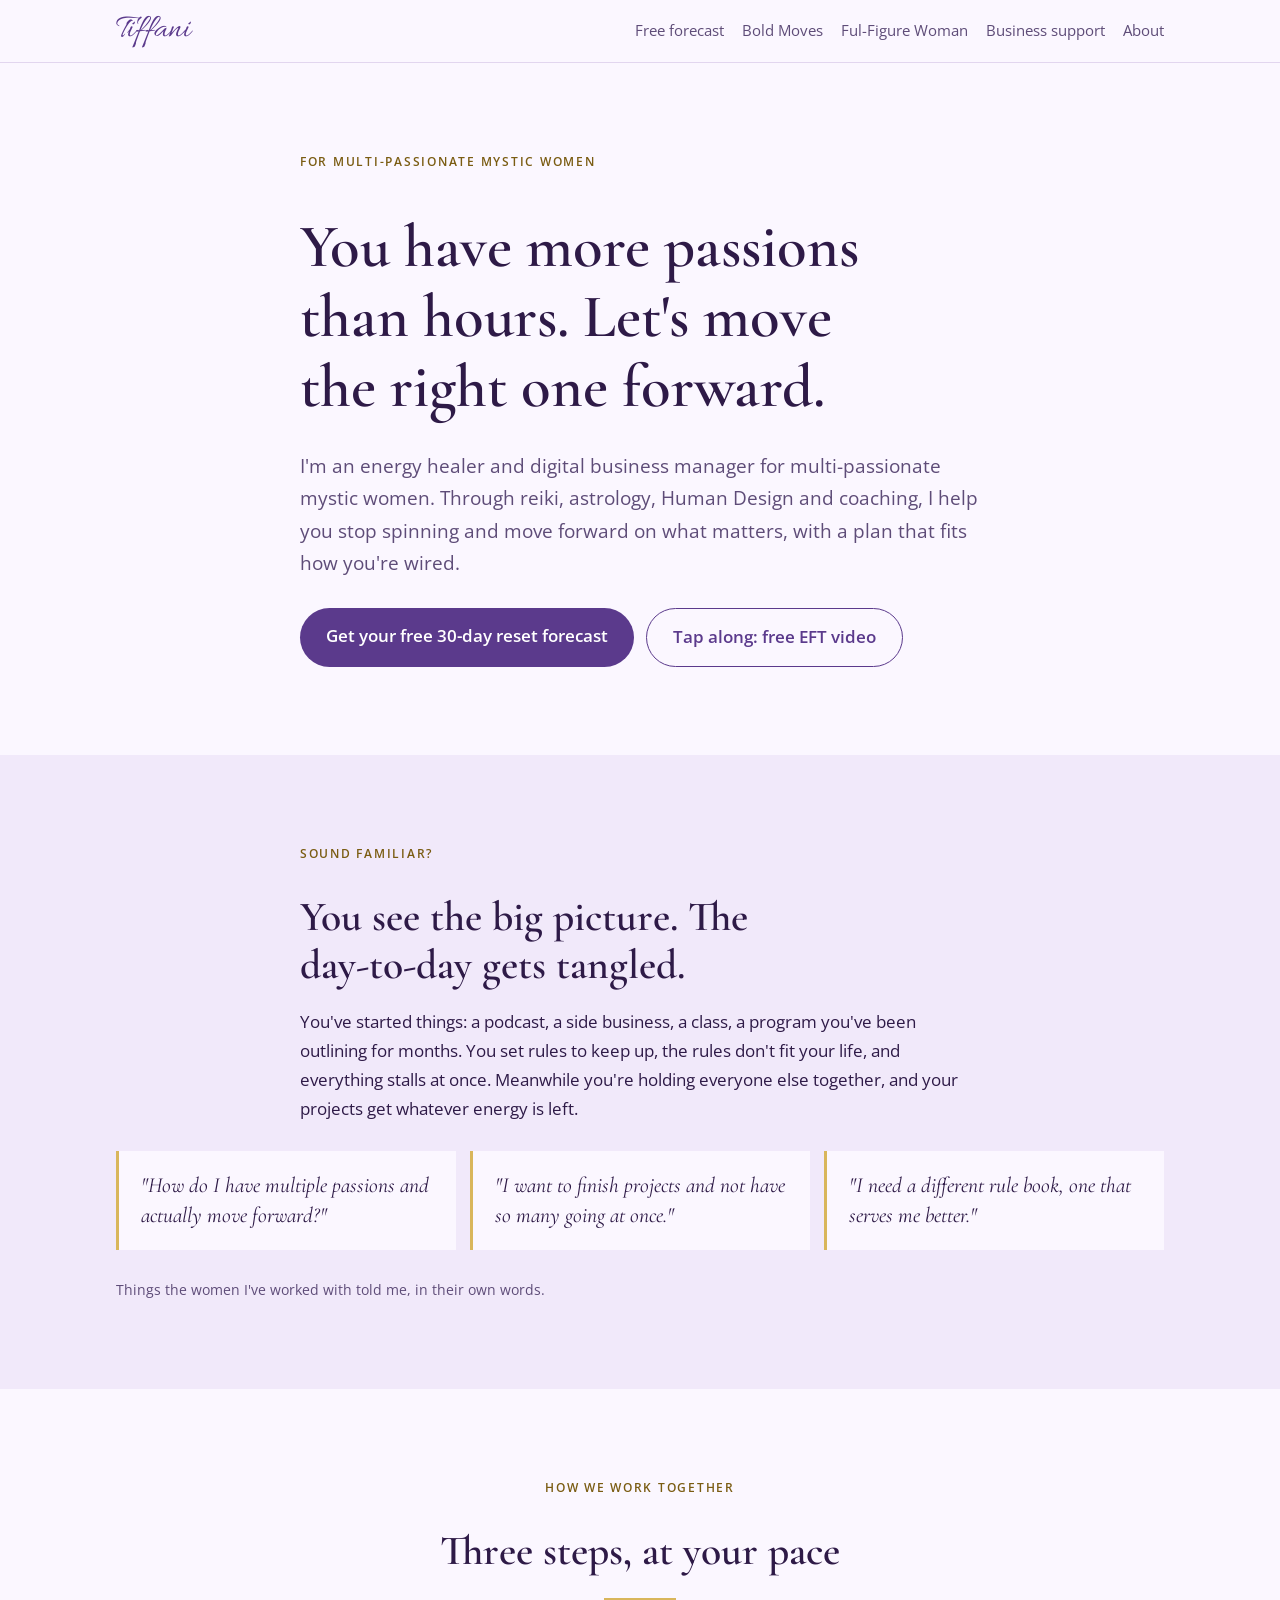
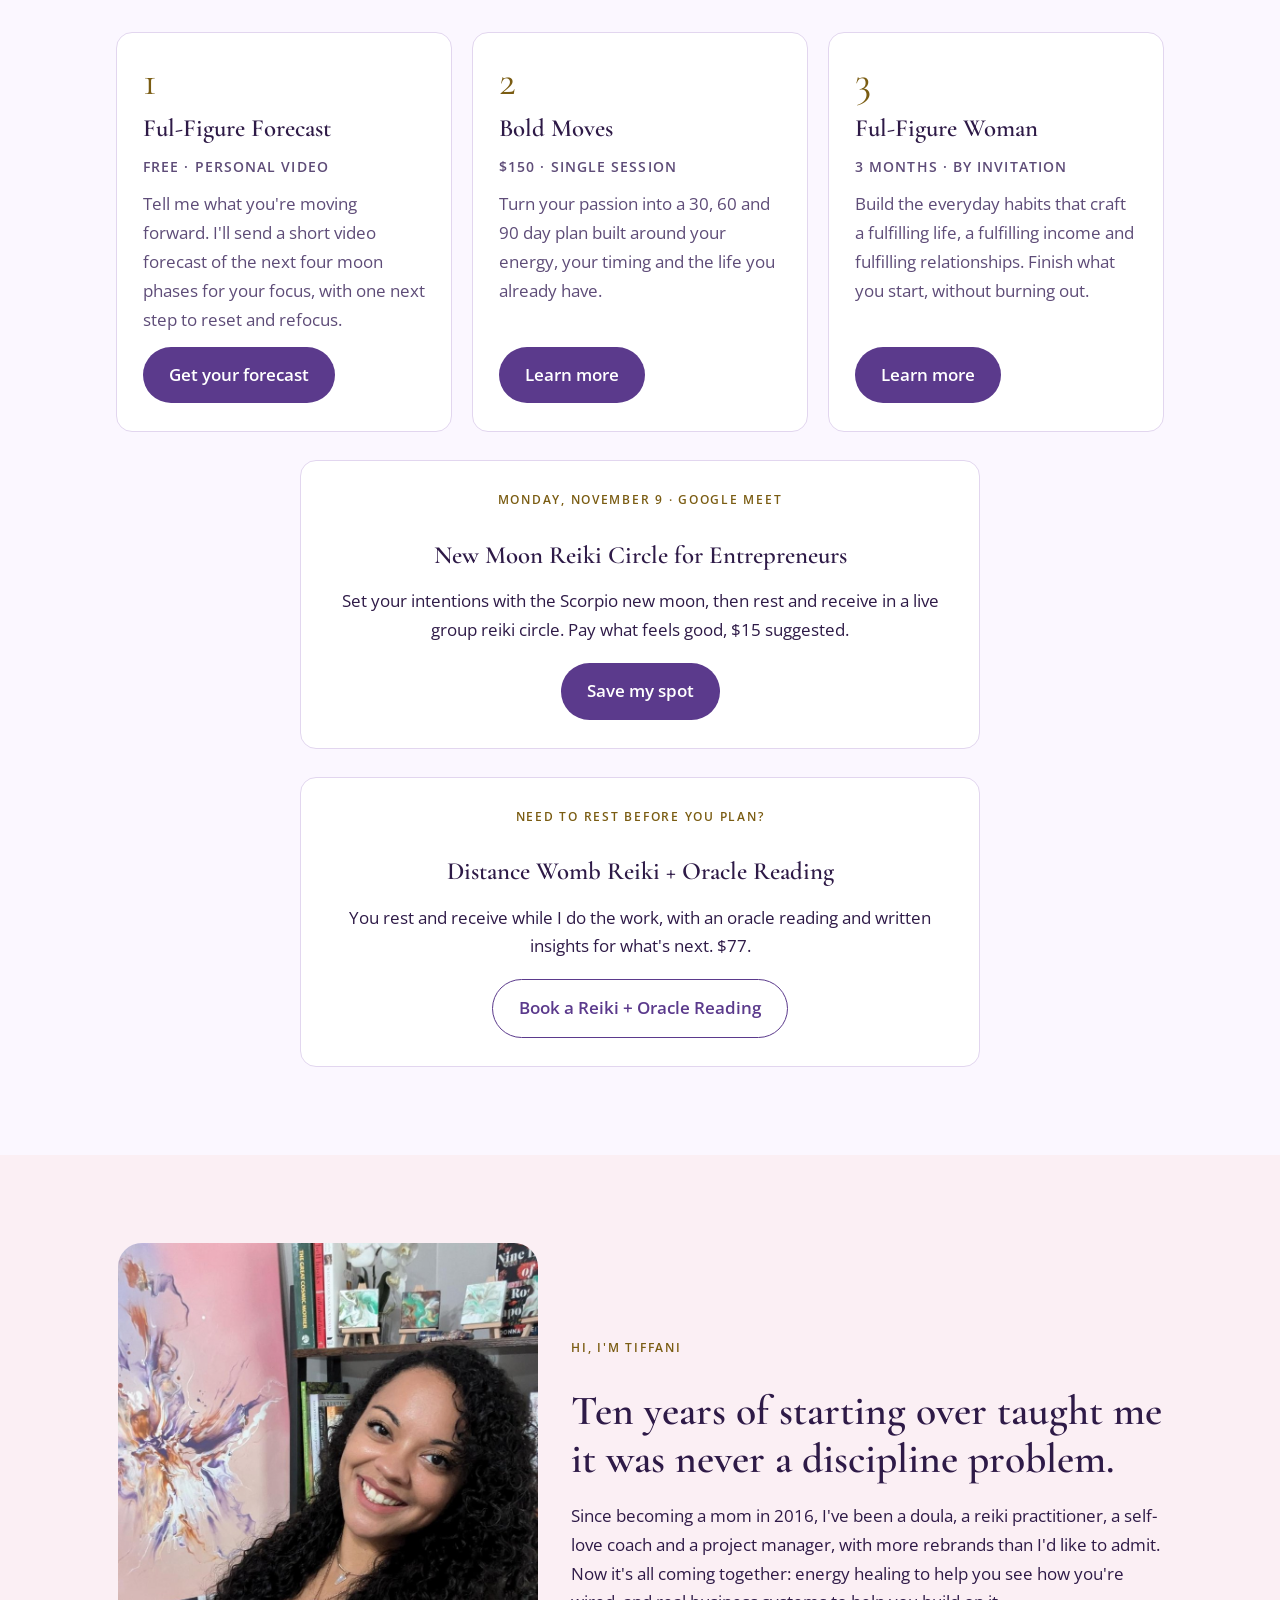
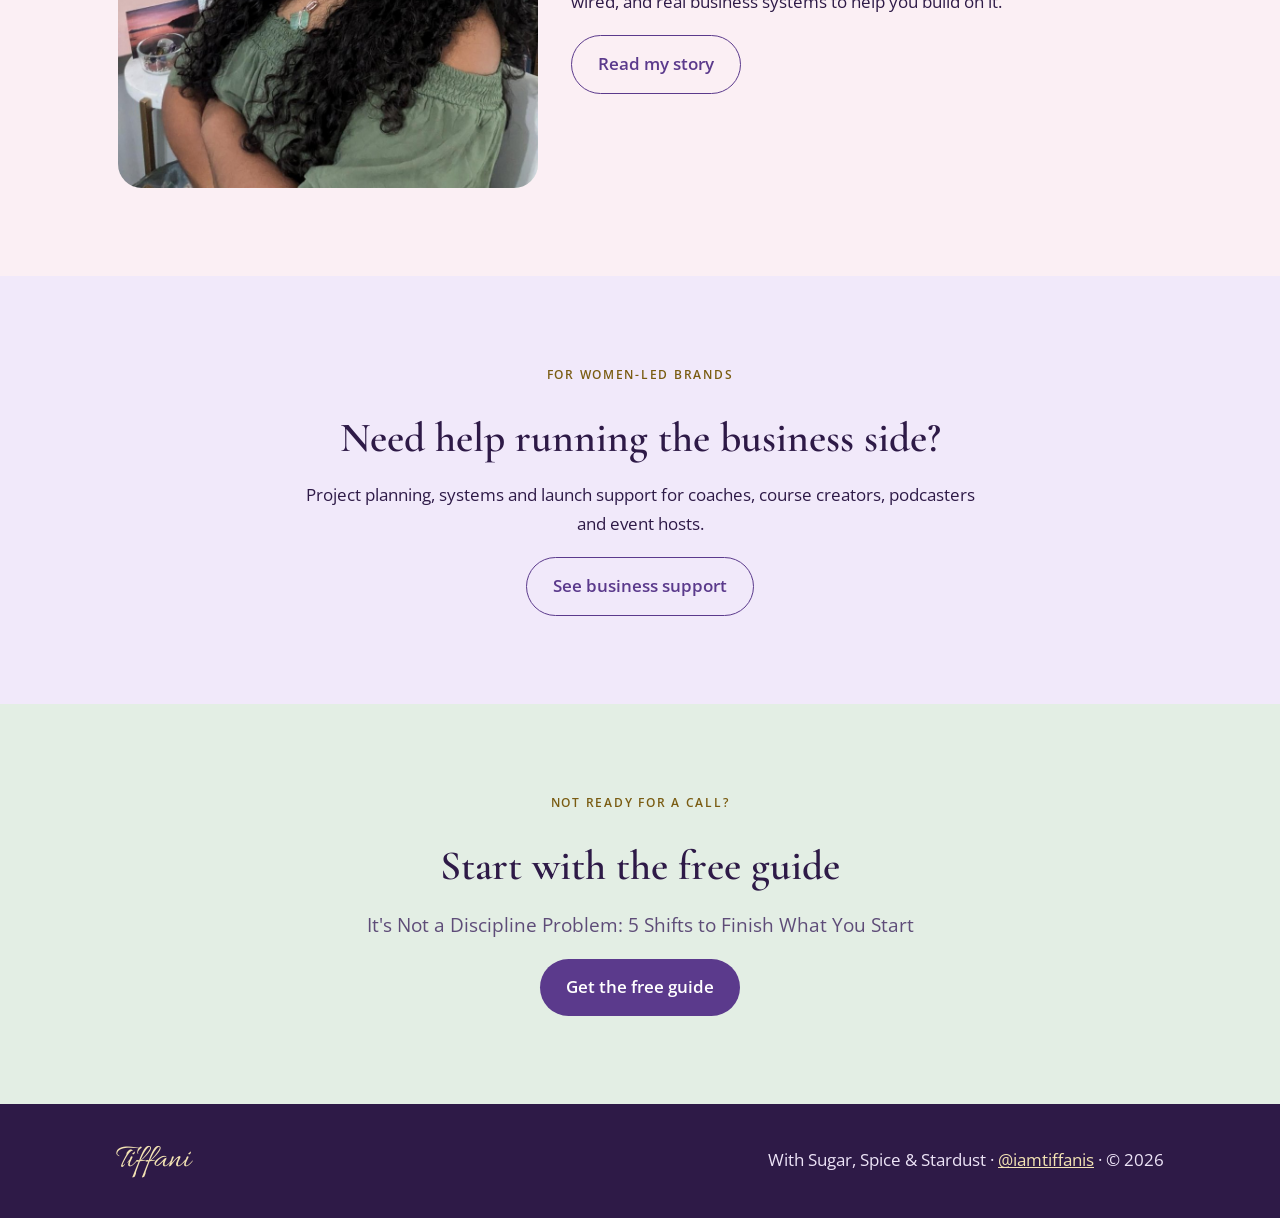
==== index.html @ b84457ac "Link circle buttons straight to Tally, update circle flow, bust site.js cache Co-Authored-By: Claude" ====
<!doctype html>
<html lang="en">
<head>
<meta charset="utf-8">
<meta name="viewport" content="width=device-width, initial-scale=1, viewport-fit=cover">
<title>Tiffani Scott Coaching</title>
<meta name="claude:viewport-fit-sides" content="cover">
<meta name="description" content="Coaching for multi-passionate women who want to stop spinning and move forward on what matters, with a plan that fits how they're wired.">
<link rel="preconnect" href="https://fonts.googleapis.com">
<link rel="preconnect" href="https://fonts.gstatic.com" crossorigin>
<link rel="stylesheet" href="https://fonts.googleapis.com/css2?family=Allura&family=Cormorant+Garamond:ital,wght@0,500;0,600;1,500&family=Open+Sans:wght@400;600&display=swap">
<link rel="stylesheet" href="styles.css">
</head>
<body>

<header class="site-header">
  <div class="wrap">
    <a class="logo" href="index.html">Tiffani</a>
    <nav class="nav" aria-label="Main">
      <a href="forecast.html">Free forecast</a>
      <a href="bold-moves.html">Bold Moves</a>
      <a href="ful-figure-woman.html">Ful-Figure Woman</a>
      <a href="business-support.html">Business support</a>
      <a href="about.html">About</a>
    </nav>
  </div>
</header>

<main>
  <section class="band">
    <div class="wrap">
      <div class="narrow stack-lg">
        <p class="eyebrow">For multi-passionate mystic women</p>
        <h1>You have more passions than hours. Let's move the right one forward.</h1>
        <p class="lede">I'm an energy healer and digital business manager for multi-passionate mystic women. Through reiki, astrology, Human Design and coaching, I help you stop spinning and move forward on what matters, with a plan that fits how you're wired.</p>
        <div class="actions">
          <a class="btn" href="forecast.html">Get your free 30-day reset forecast</a>
          <a class="btn ghost" data-link="eft" href="#">Tap along: free EFT video</a>
        </div>
      </div>
    </div>
  </section>

  <section class="band lilac">
    <div class="wrap stack-lg">
      <div class="narrow stack">
        <p class="eyebrow">Sound familiar?</p>
        <h2>You see the big picture. The day-to-day gets tangled.</h2>
        <p>You've started things: a podcast, a side business, a class, a program you've been outlining for months. You set rules to keep up, the rules don't fit your life, and everything stalls at once. Meanwhile you're holding everyone else together, and your projects get whatever energy is left.</p>
      </div>
      <div class="voice">
        <blockquote>"How do I have multiple passions and actually move forward?"</blockquote>
        <blockquote>"I want to finish projects and not have so many going at once."</blockquote>
        <blockquote>"I need a different rule book, one that serves me better."</blockquote>
      </div>
      <p class="note">Things the women I've worked with told me, in their own words.</p>
    </div>
  </section>

  <section class="band" id="path">
    <div class="wrap stack-lg">
      <div class="narrow stack center">
        <p class="eyebrow">How we work together</p>
        <h2>Three steps, at your pace</h2>
        <hr class="rule">
      </div>
      <div class="path">
        <article class="step">
          <span class="num">1</span>
          <h3>Ful-Figure Forecast</h3>
          <span class="price">Free · personal video</span>
          <p>Tell me what you're moving forward. I'll send a short video forecast of the next four moon phases for your focus, with one next step to reset and refocus.</p>
          <a class="btn" href="forecast.html">Get your forecast</a>
        </article>
        <article class="step">
          <span class="num">2</span>
          <h3>Bold Moves</h3>
          <span class="price">$150 · single session</span>
          <p>Turn your passion into a 30, 60 and 90 day plan built around your energy, your timing and the life you already have.</p>
          <a class="btn" href="bold-moves.html">Learn more</a>
        </article>
        <article class="step">
          <span class="num">3</span>
          <h3>Ful-Figure Woman</h3>
          <span class="price">3 months · by invitation</span>
          <p>Build the everyday habits that craft a fulfilling life, a fulfilling income and fulfilling relationships. Finish what you start, without burning out.</p>
          <a class="btn" href="ful-figure-woman.html">Learn more</a>
        </article>

      </div>
      <div class="card stack center narrow">
        <p class="eyebrow">Monday, November 9 · Google Meet</p>
        <h3>New Moon Reiki Circle for Entrepreneurs</h3>
        <p>Set your intentions with the Scorpio new moon, then rest and receive in a live group reiki circle. Pay what feels good, $15 suggested.</p>
        <div class="actions"><a class="btn" href="reiki-circle.html">Save my spot</a></div>
      </div>
      <div class="card stack center narrow">
        <p class="eyebrow">Need to rest before you plan?</p>
        <h3>Distance Womb Reiki + Oracle Reading</h3>
        <p>You rest and receive while I do the work, with an oracle reading and written insights for what's next. $77.</p>
        <div class="actions"><a class="btn ghost" data-link="reiki" href="#">Book a Reiki + Oracle Reading</a></div>
      </div>
    </div>
  </section>

  <section class="band blush">
    <div class="wrap about">
      <img class="portrait" src="tiffani.jpg" alt="Tiffani smiling in front of a pink and lavender abstract painting and a bookshelf" width="900" height="1167">
      <div class="stack">
        <p class="eyebrow">Hi, I'm Tiffani</p>
        <h2>Ten years of starting over taught me it was never a discipline problem.</h2>
        <p>Since becoming a mom in 2016, I've been a doula, a reiki practitioner, a self-love coach and a project manager, with more rebrands than I'd like to admit. Now it's all coming together: energy healing to help you see how you're wired, and real business systems to help you build on it.</p>
        <div class="actions"><a class="btn ghost" href="about.html">Read my story</a></div>
      </div>
    </div>
  </section>

  <section class="band lilac">
    <div class="wrap">
      <div class="narrow stack center">
        <p class="eyebrow">For women-led brands</p>
        <h2>Need help running the business side?</h2>
        <p>Project planning, systems and launch support for coaches, course creators, podcasters and event hosts.</p>
        <div class="actions"><a class="btn ghost" href="business-support.html">See business support</a></div>
      </div>
    </div>
  </section>

  <section class="band sage">
    <div class="wrap">
      <div class="narrow stack center">
        <p class="eyebrow">Not ready for a call?</p>
        <h2>Start with the free guide</h2>
        <p class="lede">It's Not a Discipline Problem: 5 Shifts to Finish What You Start</p>
        <div class="actions"><a class="btn" data-link="guide" href="#">Get the free guide</a></div>
      </div>
    </div>
  </section>
</main>

<footer class="site-footer">
  <div class="wrap">
    <span class="logo">Tiffani</span>
    <p>With Sugar, Spice &amp; Stardust · <a href="https://www.instagram.com/iamtiffanis" target="_blank" rel="noopener">@iamtiffanis</a> · © <span id="year">2026</span></p>
  </div>
</footer>

<script src="site.js?v=2"></script>
</body>
</html>
---- styles.css ----
/* Layout: soft lavender bands, one centered reading column, offer cards in a row that stacks on phones */
:root {
  --bg: #FBF7FF;        /* lavender white */
  --band: #F1E9FA;      /* light lilac */
  --blush: #FBEFF4;     /* blush pink */
  --sage: #E3EEE4;      /* sage mist */
  --ink: #2E1A47;       /* deep plum text */
  --muted: #5E4C78;     /* softer plum */
  --accent: #5B3A8C;    /* royal violet buttons */
  --on-accent: #FFFFFF;
  --gold: #D9B65B;      /* decorative gold */
  --gold-ink: #7A5C12;  /* gold for text */
  --edge: #E2D6EF;
  --display: "Cormorant Garamond", Georgia, "Times New Roman", serif;
  --body: "Open Sans", "Helvetica Neue", Arial, sans-serif;
  --script: "Allura", "Brush Script MT", cursive;
  color-scheme: light;
}

* { box-sizing: border-box; }
html { scroll-behavior: smooth; }
body {
  margin: 0;
  background: var(--bg);
  color: var(--ink);
  font-family: var(--body);
  font-size: 1.0625rem;
  line-height: 1.7;
}
img { max-width: 100%; }

.wrap {
  max-width: 1080px;
  margin: 0 auto;
  padding-left: max(16px, env(safe-area-inset-left, 0px));
  padding-right: max(16px, env(safe-area-inset-right, 0px));
}
.narrow { max-width: 680px; margin: 0 auto; }

/* Header */
.site-header { border-bottom: 1px solid var(--edge); background: var(--bg); }
.site-header .wrap { display: flex; flex-wrap: wrap; align-items: center; justify-content: space-between; gap: 12px; padding-block: 14px; }
.logo { font-family: var(--script); font-size: 2.1rem; color: var(--accent); text-decoration: none; line-height: 1; }
.nav { display: flex; flex-wrap: wrap; gap: 18px; }
.nav a { color: var(--muted); text-decoration: none; font-size: 0.92rem; }
.nav a:hover, .nav a:focus-visible { color: var(--accent); }

/* Bands */
.band { padding-block: clamp(48px, 8vw, 88px); }
.band.lilac { background: var(--band); }
.band.blush { background: var(--blush); }
.band.sage { background: var(--sage); }

/* Type */
.eyebrow { font-size: 0.78rem; letter-spacing: 0.14em; text-transform: uppercase; color: var(--gold-ink); font-weight: 600; margin: 0 0 12px; }
h1, h2, h3 { font-family: var(--display); font-weight: 600; color: var(--ink); text-wrap: balance; margin: 0; line-height: 1.15; }
h1 { font-size: clamp(2.4rem, 6vw, 3.8rem); }
h2 { font-size: clamp(1.9rem, 4vw, 2.6rem); }
h3 { font-size: 1.55rem; }
p { margin: 0; }
.lede { font-size: 1.2rem; color: var(--muted); }
.script { font-family: var(--script); color: var(--accent); font-size: 1.4em; font-weight: 400; }
.stack { display: grid; gap: 18px; }
.stack-lg { display: grid; gap: 28px; }

.rule { width: 72px; height: 2px; background: var(--gold); border: 0; margin: 4px 0; }
.center { text-align: center; }
.center .rule { margin-inline: auto; }

/* Buttons */
.btn {
  display: inline-block;
  background: var(--accent);
  color: var(--on-accent);
  text-decoration: none;
  font-weight: 600;
  padding: 14px 26px;
  border-radius: 999px;
  transition: transform 0.15s ease, background 0.15s ease;
}
.btn:hover { transform: translateY(-1px); background: #4A2E75; }
.btn:focus-visible, a:focus-visible { outline: 3px solid var(--gold); outline-offset: 3px; }
.btn.ghost { background: transparent; color: var(--accent); border: 1.5px solid var(--accent); }
.btn.ghost:hover { background: var(--band); }
.actions { display: flex; flex-wrap: wrap; gap: 12px; }
.center .actions { justify-content: center; }

/* Quote of her words */
.voice { display: grid; gap: 14px; grid-template-columns: repeat(auto-fit, minmax(240px, 1fr)); }
.voice blockquote {
  margin: 0; padding: 20px 22px; background: var(--bg); border-left: 3px solid var(--gold);
  font-family: var(--display); font-size: 1.35rem; font-style: italic; line-height: 1.35; color: var(--ink);
}

/* Path: three steps that really are a sequence */
.path { display: grid; gap: 20px; grid-template-columns: repeat(auto-fit, minmax(260px, 1fr)); }
.step {
  background: #FFFFFF; border: 1px solid var(--edge); border-radius: 16px; padding: 28px 26px;
  display: flex; flex-direction: column; gap: 12px; min-width: 0;
}
.step .num { font-family: var(--display); font-size: 2.6rem; color: var(--gold-ink); line-height: 1; }
.step .price { font-size: 0.85rem; letter-spacing: 0.08em; text-transform: uppercase; color: var(--muted); font-weight: 600; }
.step p { color: var(--muted); }
.step .btn { margin-top: auto; align-self: flex-start; }

/* Lists */
.checks { list-style: none; padding: 0; margin: 0; display: grid; gap: 10px; }
.checks li { padding-left: 28px; position: relative; }
.checks li::before { content: ""; position: absolute; left: 4px; top: 0.7em; width: 10px; height: 10px; border-radius: 50%; background: var(--gold); }

.craft { list-style: none; padding: 0; margin: 0; display: grid; gap: 14px; }
.craft li { display: grid; grid-template-columns: 44px 1fr; gap: 14px; align-items: start; }
.craft b { font-family: var(--display); font-size: 1.9rem; color: var(--accent); line-height: 1; }

.card { background: #FFFFFF; border: 1px solid var(--edge); border-radius: 16px; padding: 28px; }
.note { font-size: 0.85rem; color: var(--muted); }

.about { display: grid; gap: 32px; grid-template-columns: 1fr; }
@media (min-width: 760px) { .about { grid-template-columns: 1fr 1.4fr; align-items: center; } }
.portrait {
  aspect-ratio: 4 / 5; max-width: 100%; border-radius: 200px 200px 16px 16px;
  background: linear-gradient(160deg, var(--band), var(--blush) 60%, var(--sage));
  display: grid; place-items: center; color: var(--muted); font-size: 0.9rem; text-align: center; padding: 20px;
}
img.portrait { display: block; width: 100%; max-width: 420px; height: auto; aspect-ratio: auto; border-radius: 24px; margin-inline: auto; padding: 0; object-fit: contain; }

.results li { font-size: 1.12rem; }
.included { display: grid; gap: 12px; font-size: 0.92rem; color: var(--muted); border-left: 2px solid var(--gold); padding-left: 18px; }
.included b { color: var(--ink); }

/* Footer */
.site-footer { background: var(--ink); color: #EDE4F7; }
.site-footer .wrap { padding-block: 40px; display: flex; flex-wrap: wrap; gap: 16px; justify-content: space-between; align-items: center; }
.site-footer a { color: #F3E3B3; }
.site-footer .logo { color: #F3E3B3; }

@media (prefers-reduced-motion: reduce) {
  html { scroll-behavior: auto; }
  .btn { transition: none; }
  .btn:hover { transform: none; }
}
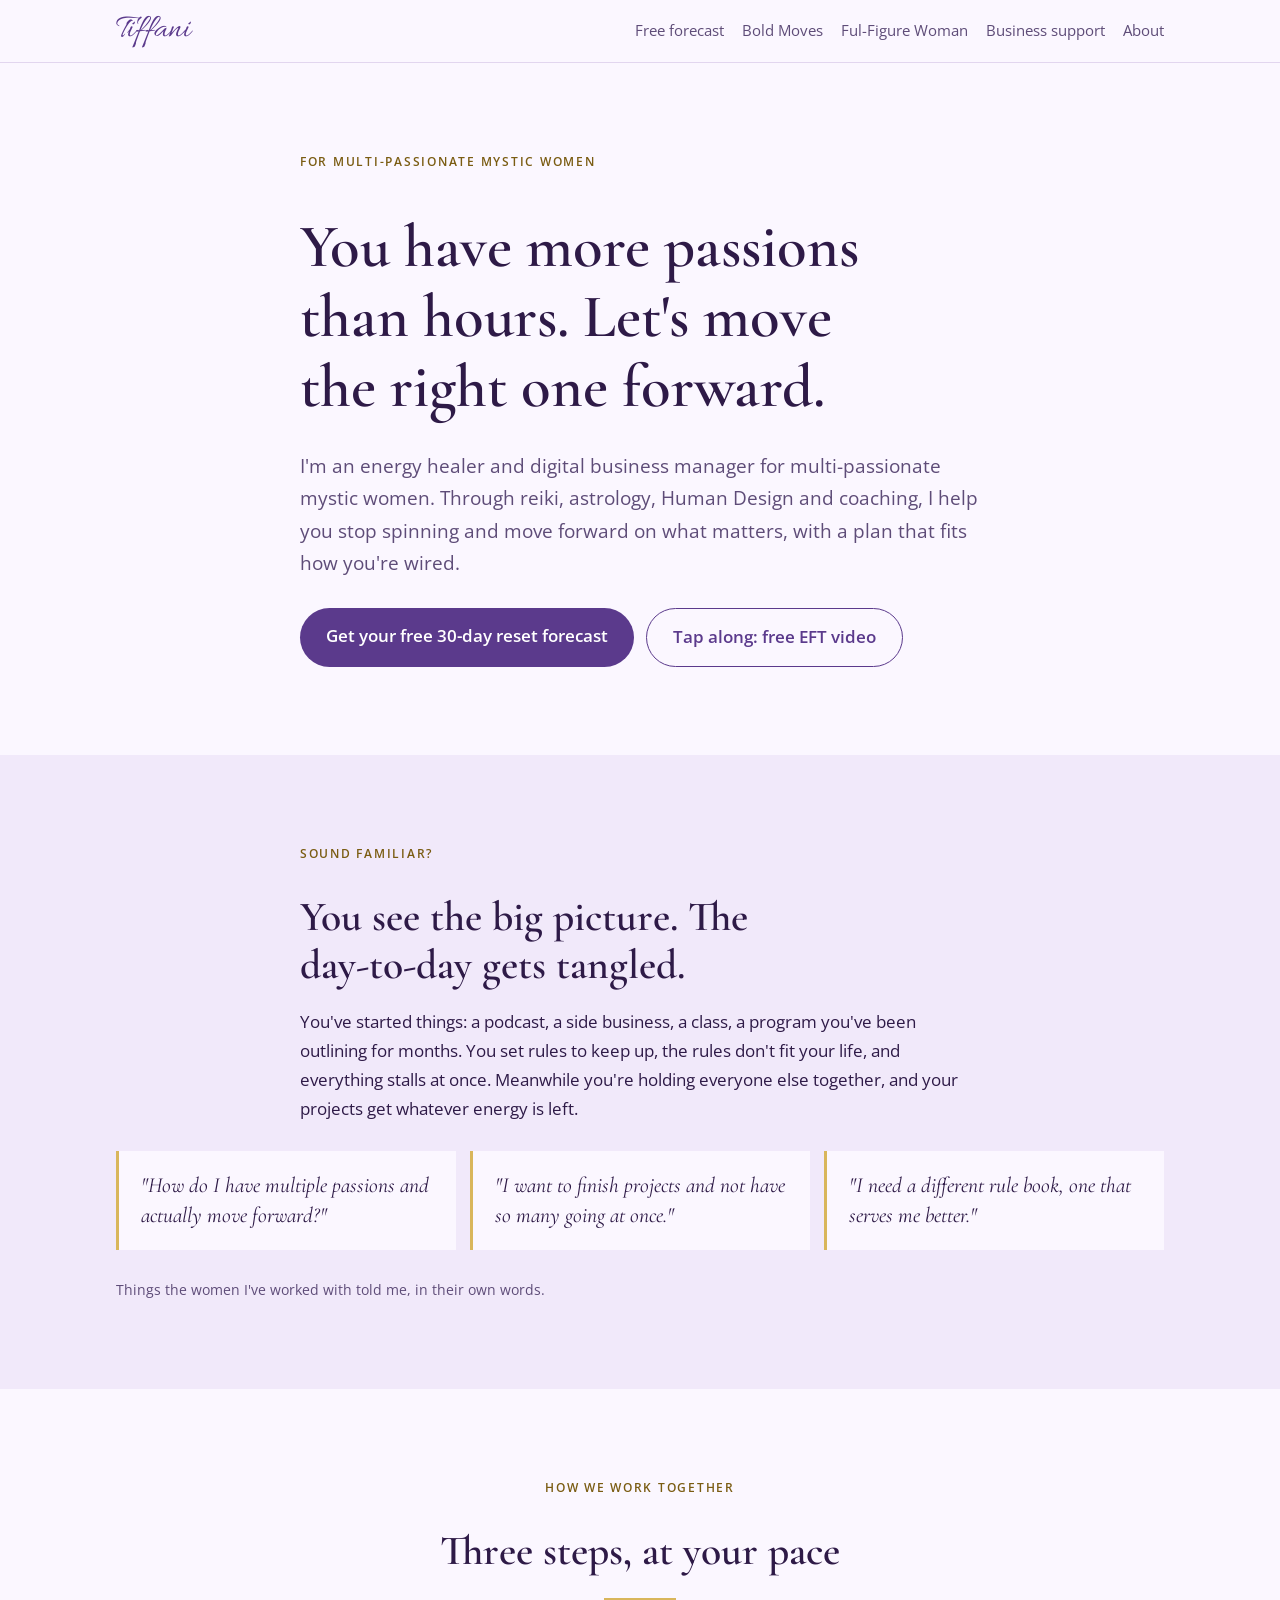
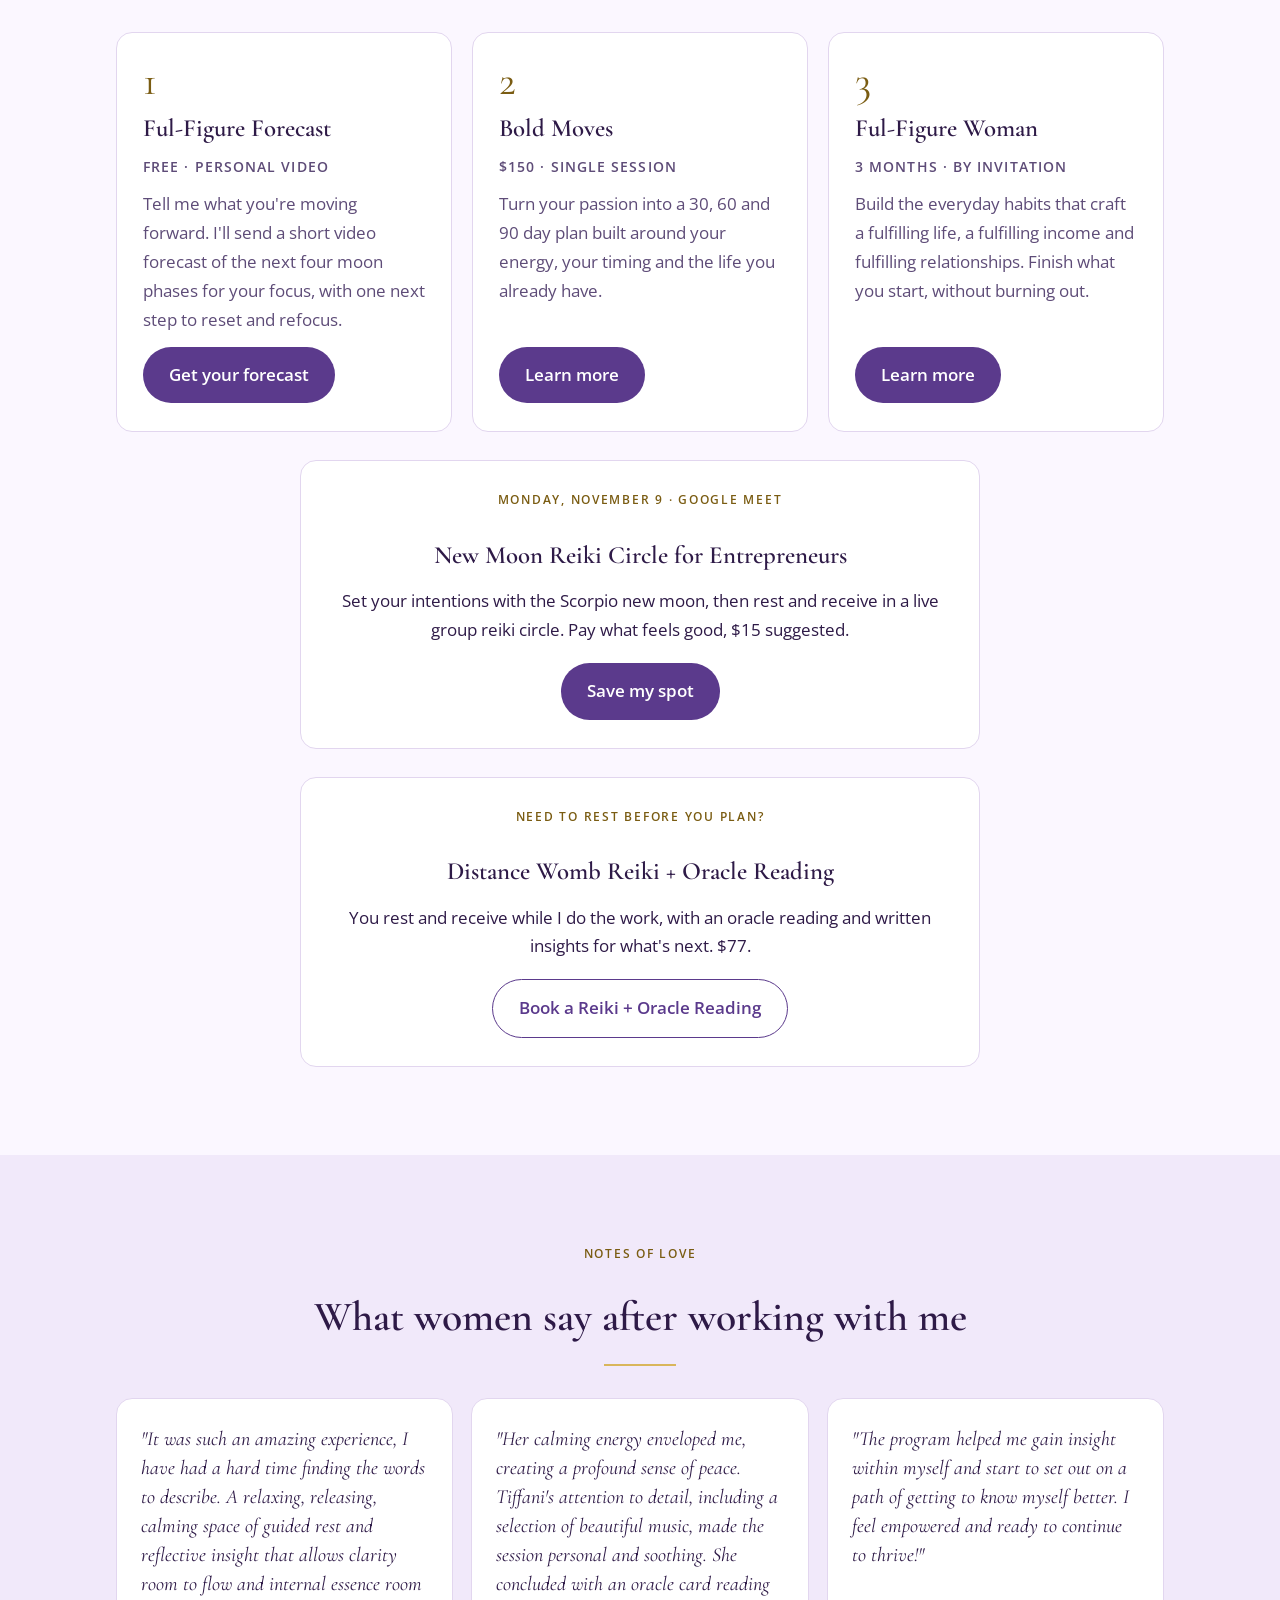
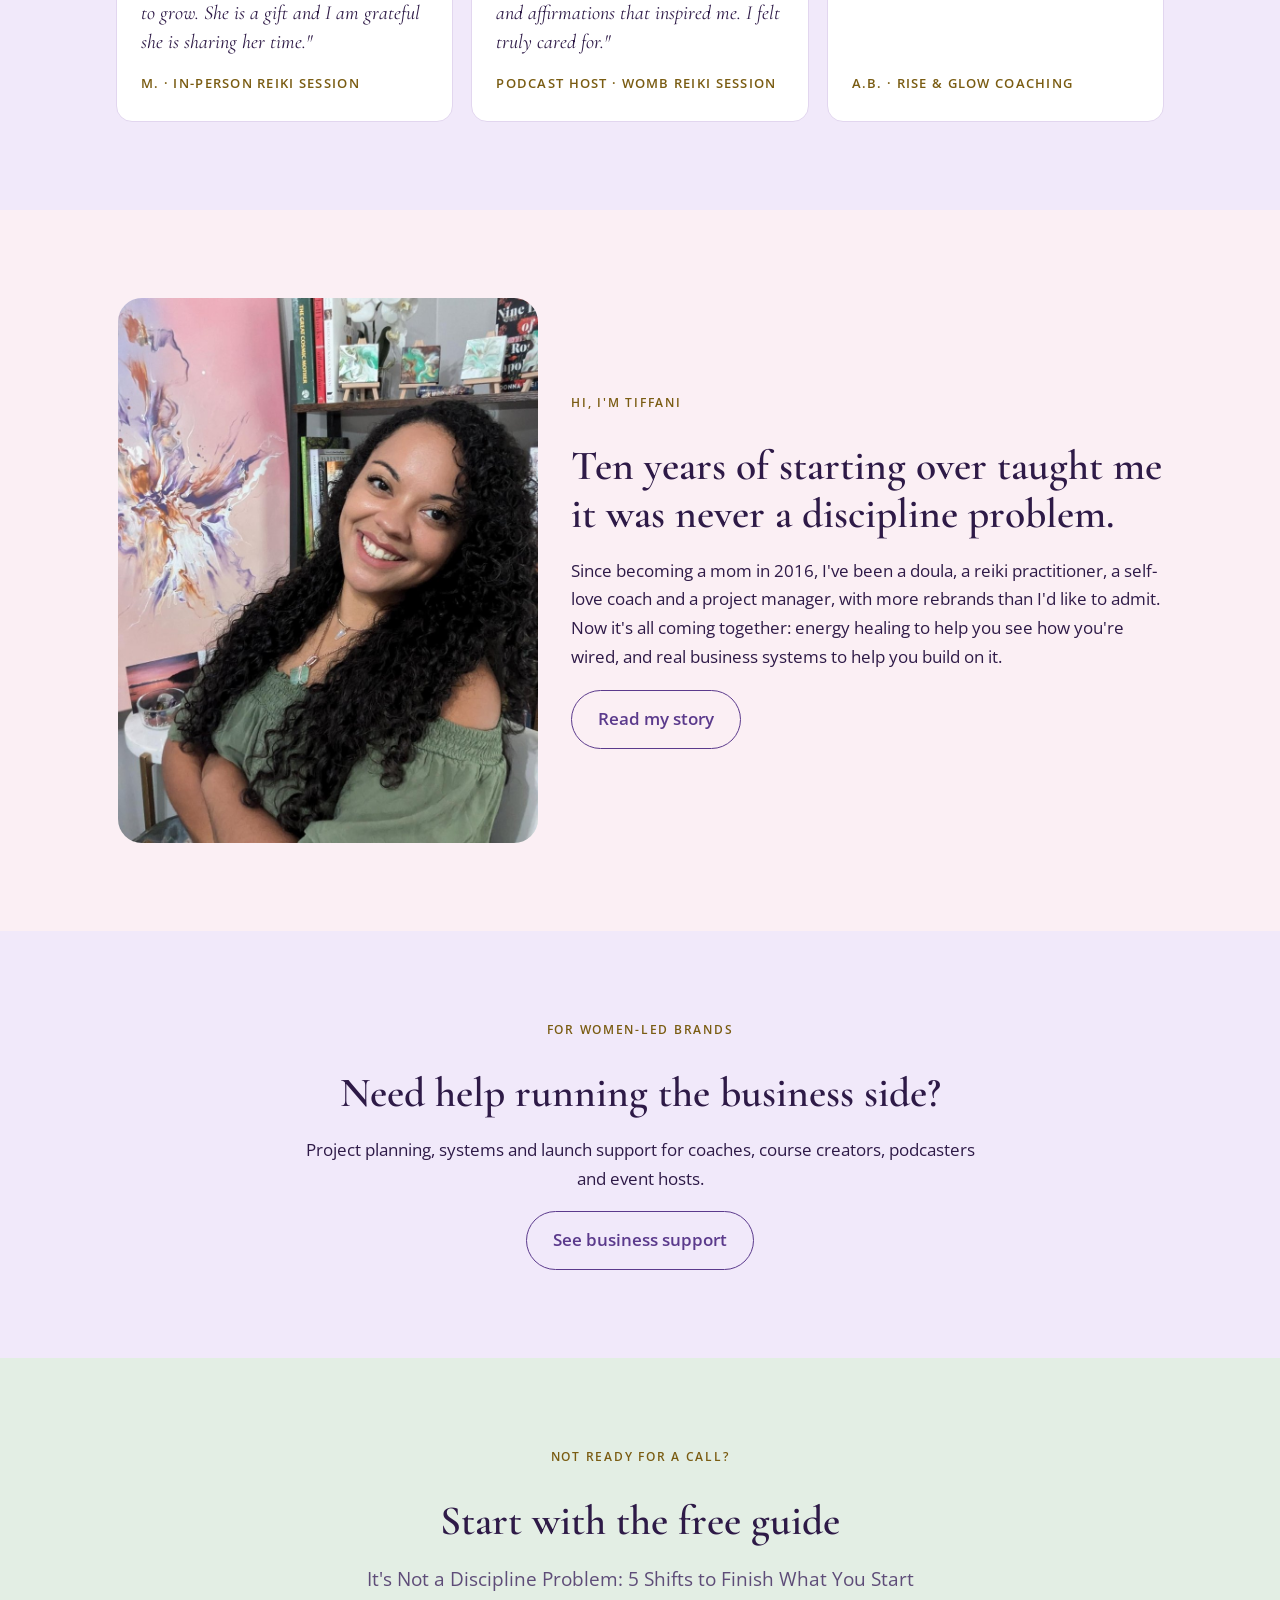
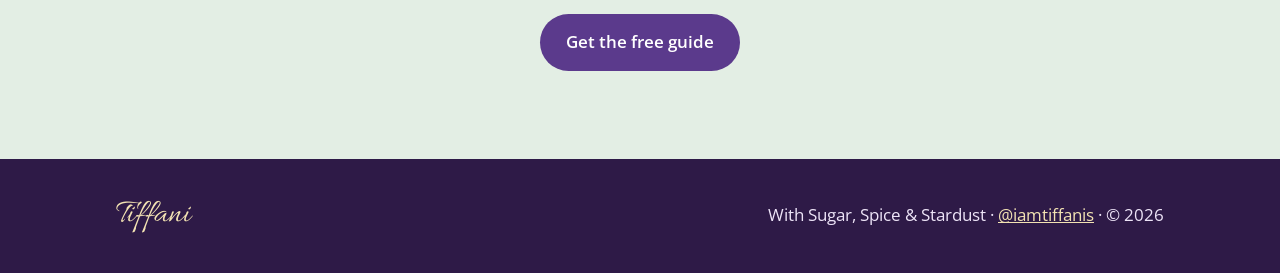
==== commit 0486e7cd: "Add Notes of Love testimonials to homepage Co-Authored-By: Claude Opus 5.5 <noreply@anthropic.com> C" ====
--- a/index.html
+++ b/index.html
@@ -103,6 +103,30 @@
     </div>
   </section>
 
+  <section class="band lilac" id="love">
+    <div class="wrap stack-lg">
+      <div class="narrow stack center">
+        <p class="eyebrow">Notes of love</p>
+        <h2>What women say after working with me</h2>
+        <hr class="rule">
+      </div>
+      <div class="notes">
+        <figure class="note-card">
+          <blockquote>"It was such an amazing experience, I have had a hard time finding the words to describe. A relaxing, releasing, calming space of guided rest and reflective insight that allows clarity room to flow and internal essence room to grow. She is a gift and I am grateful she is sharing her time."</blockquote>
+          <figcaption>M. · In-person reiki session</figcaption>
+        </figure>
+        <figure class="note-card">
+          <blockquote>"Her calming energy enveloped me, creating a profound sense of peace. Tiffani's attention to detail, including a selection of beautiful music, made the session personal and soothing. She concluded with an oracle card reading and affirmations that inspired me. I felt truly cared for."</blockquote>
+          <figcaption>Podcast host · Womb reiki session</figcaption>
+        </figure>
+        <figure class="note-card">
+          <blockquote>"The program helped me gain insight within myself and start to set out on a path of getting to know myself better. I feel empowered and ready to continue to thrive!"</blockquote>
+          <figcaption>A.B. · Rise &amp; Glow coaching</figcaption>
+        </figure>
+      </div>
+    </div>
+  </section>
+
   <section class="band blush">
     <div class="wrap about">
       <img class="portrait" src="tiffani.jpg" alt="Tiffani smiling in front of a pink and lavender abstract painting and a bookshelf" width="900" height="1167">
--- a/styles.css
+++ b/styles.css
@@ -128,6 +128,11 @@
 .included { display: grid; gap: 12px; font-size: 0.92rem; color: var(--muted); border-left: 2px solid var(--gold); padding-left: 18px; }
 .included b { color: var(--ink); }
 
+.notes { display: grid; gap: 18px; grid-template-columns: repeat(auto-fit, minmax(260px, 1fr)); }
+.note-card { margin: 0; background: #FFFFFF; border: 1px solid var(--edge); border-radius: 16px; padding: 26px 24px; display: flex; flex-direction: column; gap: 16px; min-width: 0; }
+.note-card blockquote { margin: 0; font-family: var(--display); font-size: 1.25rem; font-style: italic; line-height: 1.45; color: var(--ink); }
+.note-card figcaption { margin-top: auto; font-size: 0.8rem; letter-spacing: 0.1em; text-transform: uppercase; color: var(--gold-ink); font-weight: 600; }
+
 /* Footer */
 .site-footer { background: var(--ink); color: #EDE4F7; }
 .site-footer .wrap { padding-block: 40px; display: flex; flex-wrap: wrap; gap: 16px; justify-content: space-between; align-items: center; }
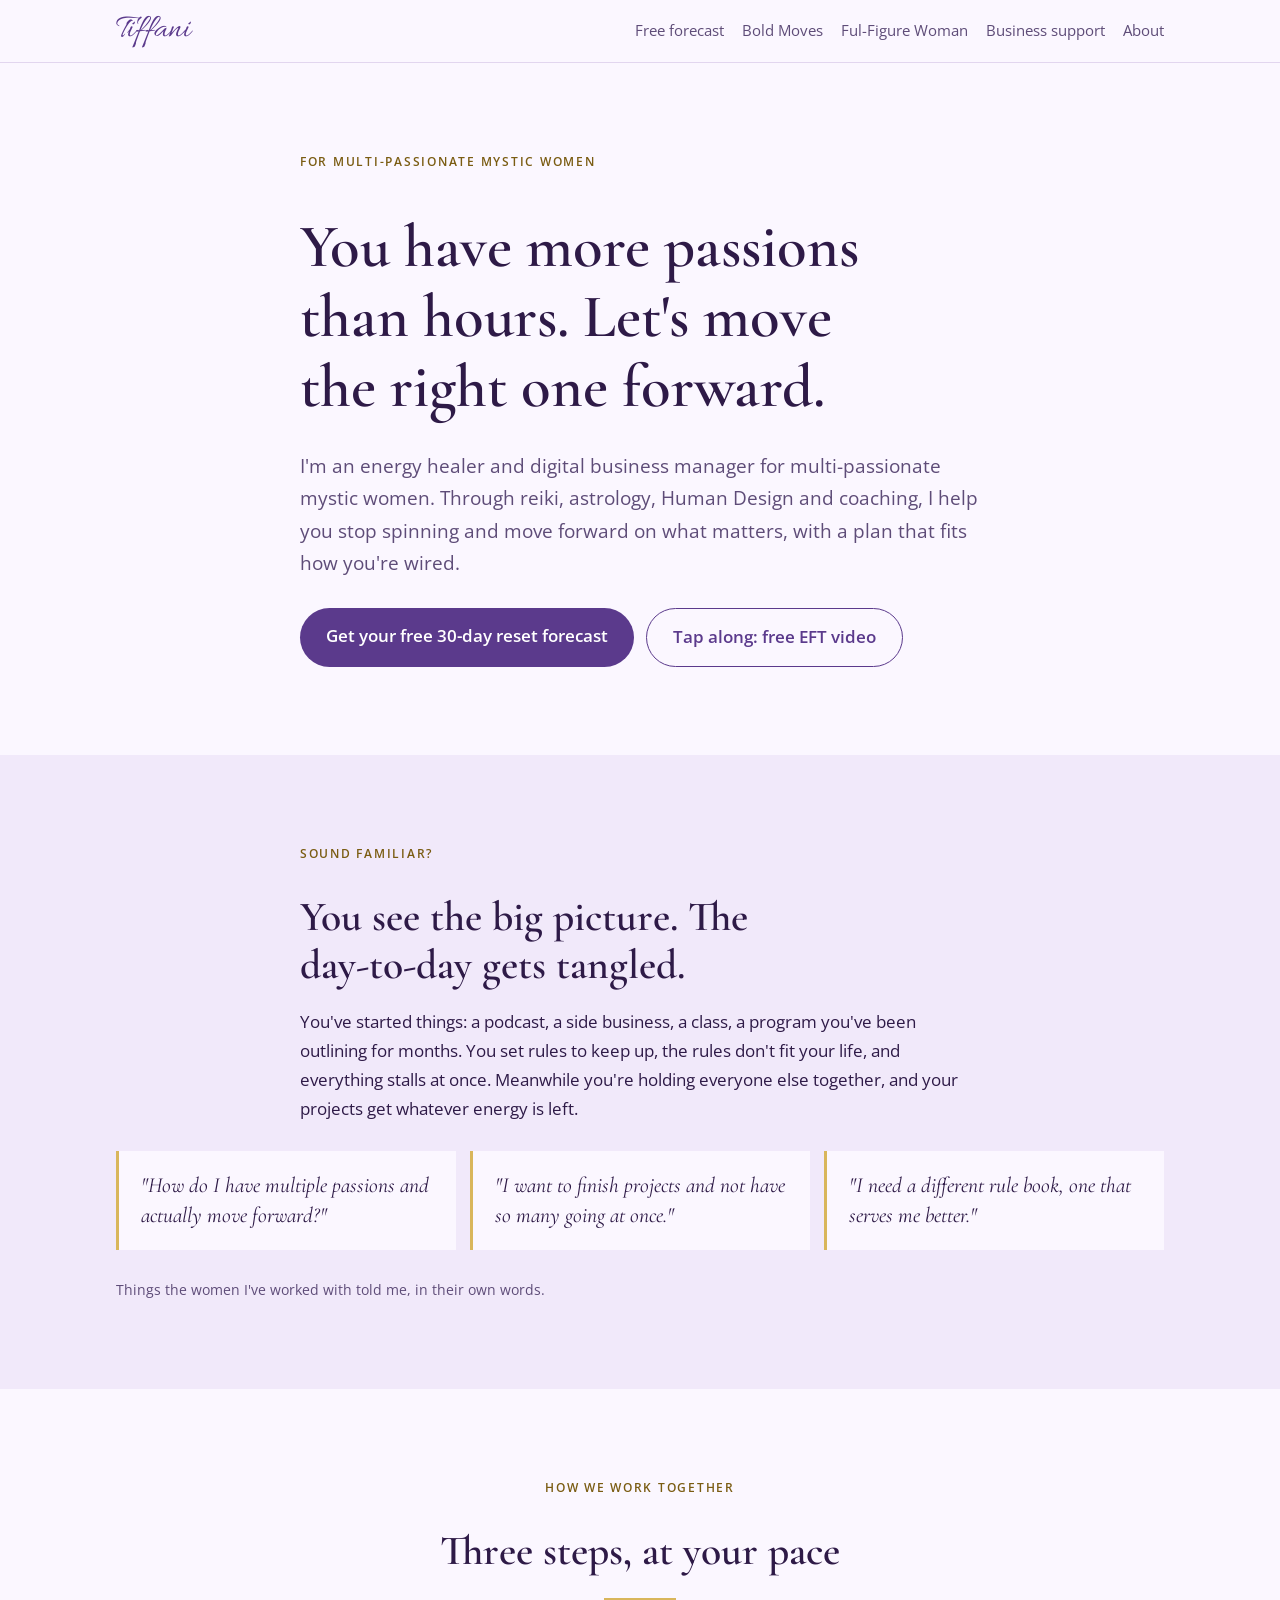
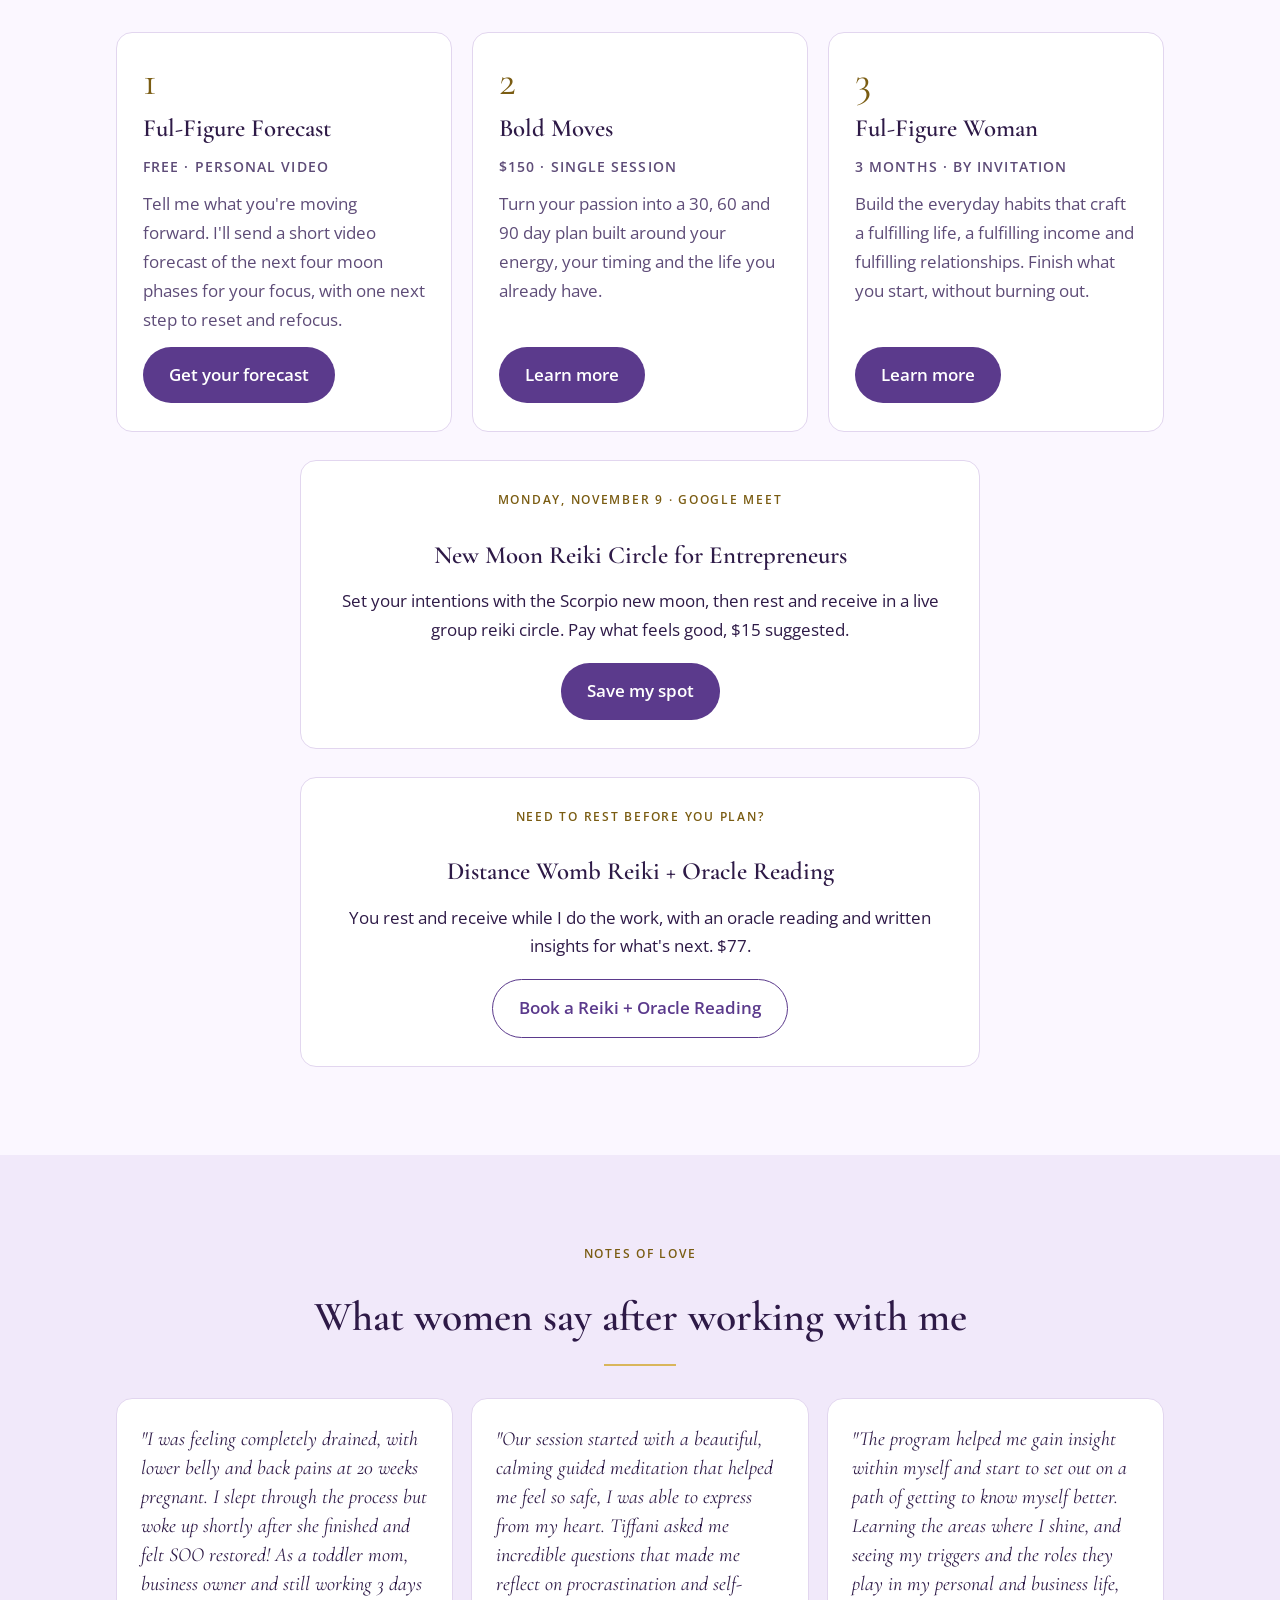
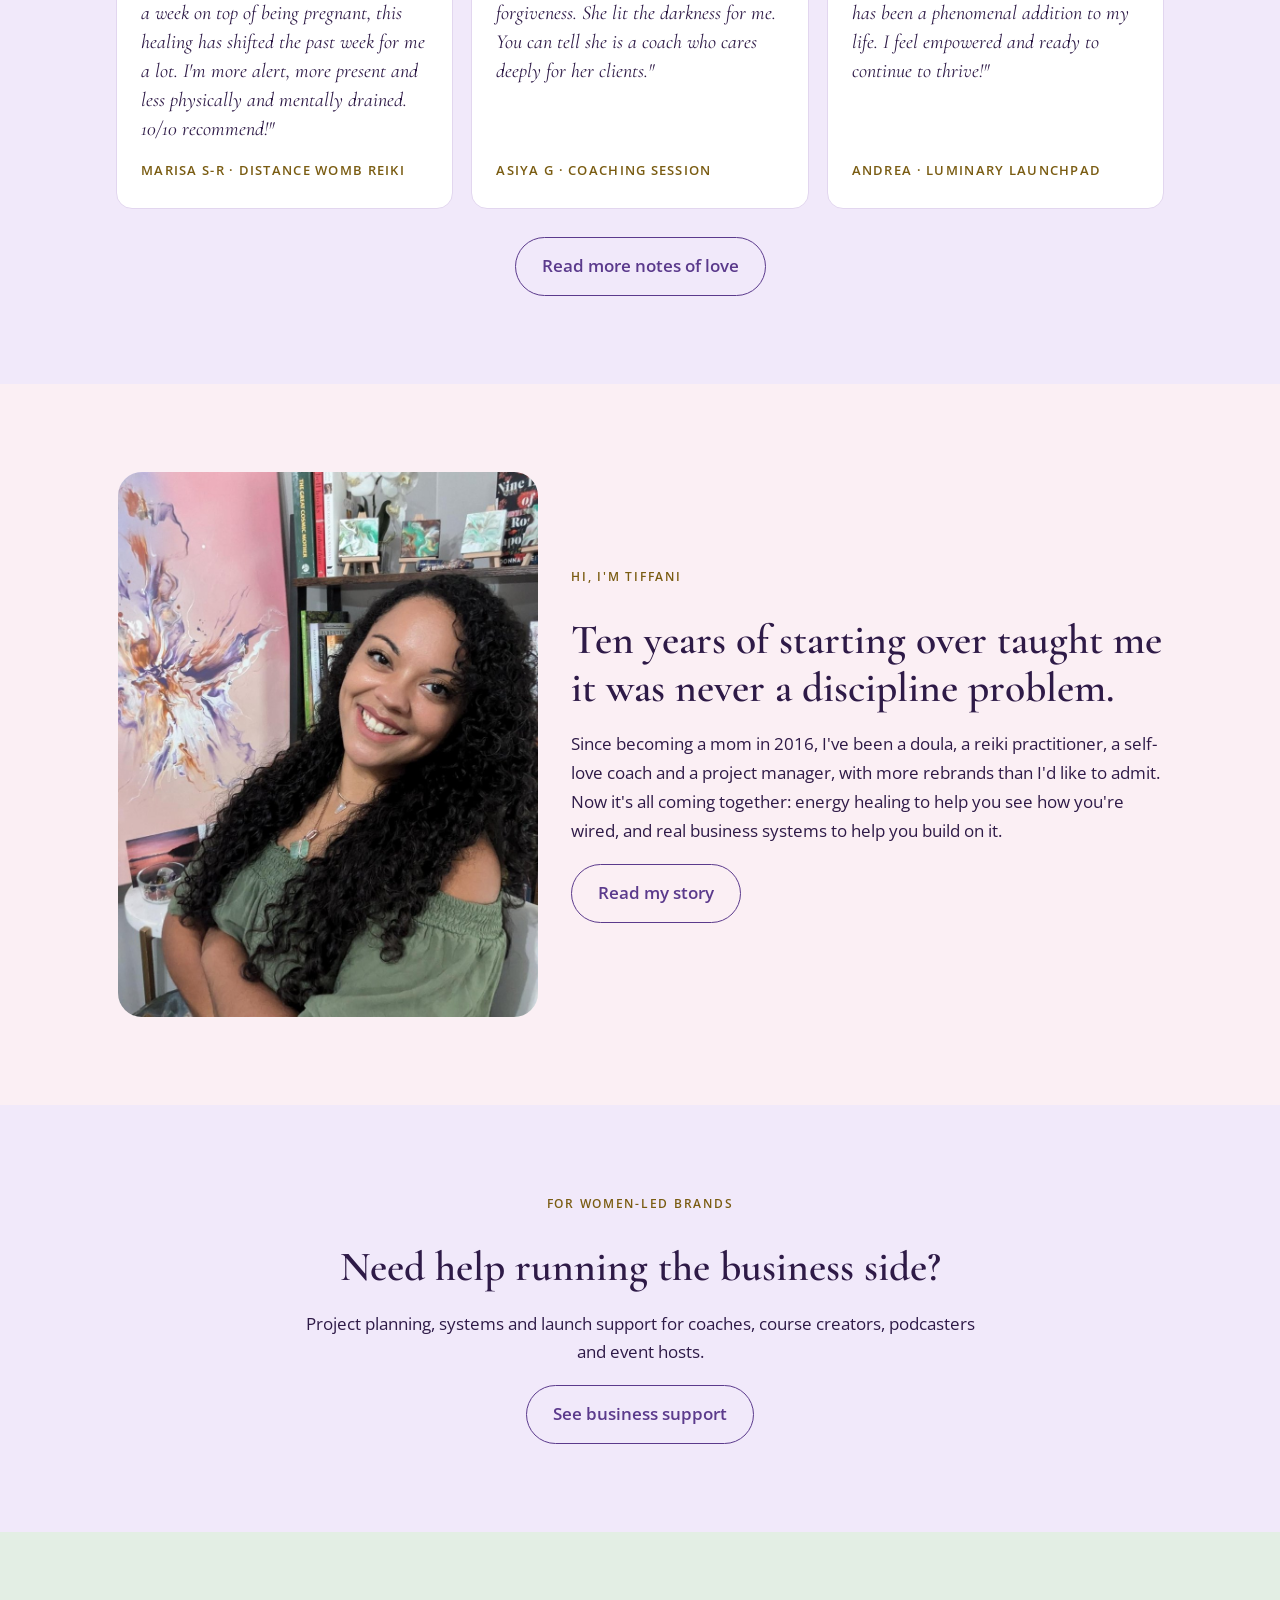
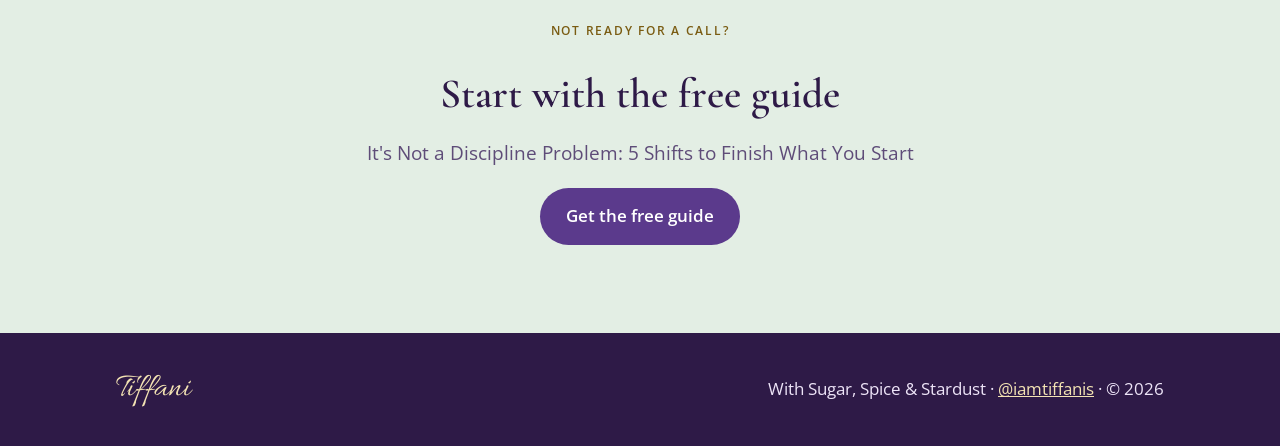
==== commit bf1b62d3: "Add client testimonials from Canva to homepage and About page Co-Authored-By: Claude Opus 5.5 <norep" ====
--- a/index.html
+++ b/index.html
@@ -112,18 +112,19 @@
       </div>
       <div class="notes">
         <figure class="note-card">
-          <blockquote>"It was such an amazing experience, I have had a hard time finding the words to describe. A relaxing, releasing, calming space of guided rest and reflective insight that allows clarity room to flow and internal essence room to grow. She is a gift and I am grateful she is sharing her time."</blockquote>
-          <figcaption>M. · In-person reiki session</figcaption>
+          <blockquote>"I was feeling completely drained, with lower belly and back pains at 20 weeks pregnant. I slept through the process but woke up shortly after she finished and felt SOO restored! As a toddler mom, business owner and still working 3 days a week on top of being pregnant, this healing has shifted the past week for me a lot. I'm more alert, more present and less physically and mentally drained. 10/10 recommend!"</blockquote>
+          <figcaption>Marisa S-R · Distance womb reiki</figcaption>
         </figure>
         <figure class="note-card">
-          <blockquote>"Her calming energy enveloped me, creating a profound sense of peace. Tiffani's attention to detail, including a selection of beautiful music, made the session personal and soothing. She concluded with an oracle card reading and affirmations that inspired me. I felt truly cared for."</blockquote>
-          <figcaption>Podcast host · Womb reiki session</figcaption>
+          <blockquote>"Our session started with a beautiful, calming guided meditation that helped me feel so safe, I was able to express from my heart. Tiffani asked me incredible questions that made me reflect on procrastination and self-forgiveness. She lit the darkness for me. You can tell she is a coach who cares deeply for her clients."</blockquote>
+          <figcaption>Asiya G · Coaching session</figcaption>
         </figure>
         <figure class="note-card">
-          <blockquote>"The program helped me gain insight within myself and start to set out on a path of getting to know myself better. I feel empowered and ready to continue to thrive!"</blockquote>
-          <figcaption>A.B. · Rise &amp; Glow coaching</figcaption>
+          <blockquote>"The program helped me gain insight within myself and start to set out on a path of getting to know myself better. Learning the areas where I shine, and seeing my triggers and the roles they play in my personal and business life, has been a phenomenal addition to my life. I feel empowered and ready to continue to thrive!"</blockquote>
+          <figcaption>Andrea · Luminary Launchpad</figcaption>
         </figure>
       </div>
+      <div class="actions" style="justify-content:center"><a class="btn ghost" href="about.html#love">Read more notes of love</a></div>
     </div>
   </section>
 
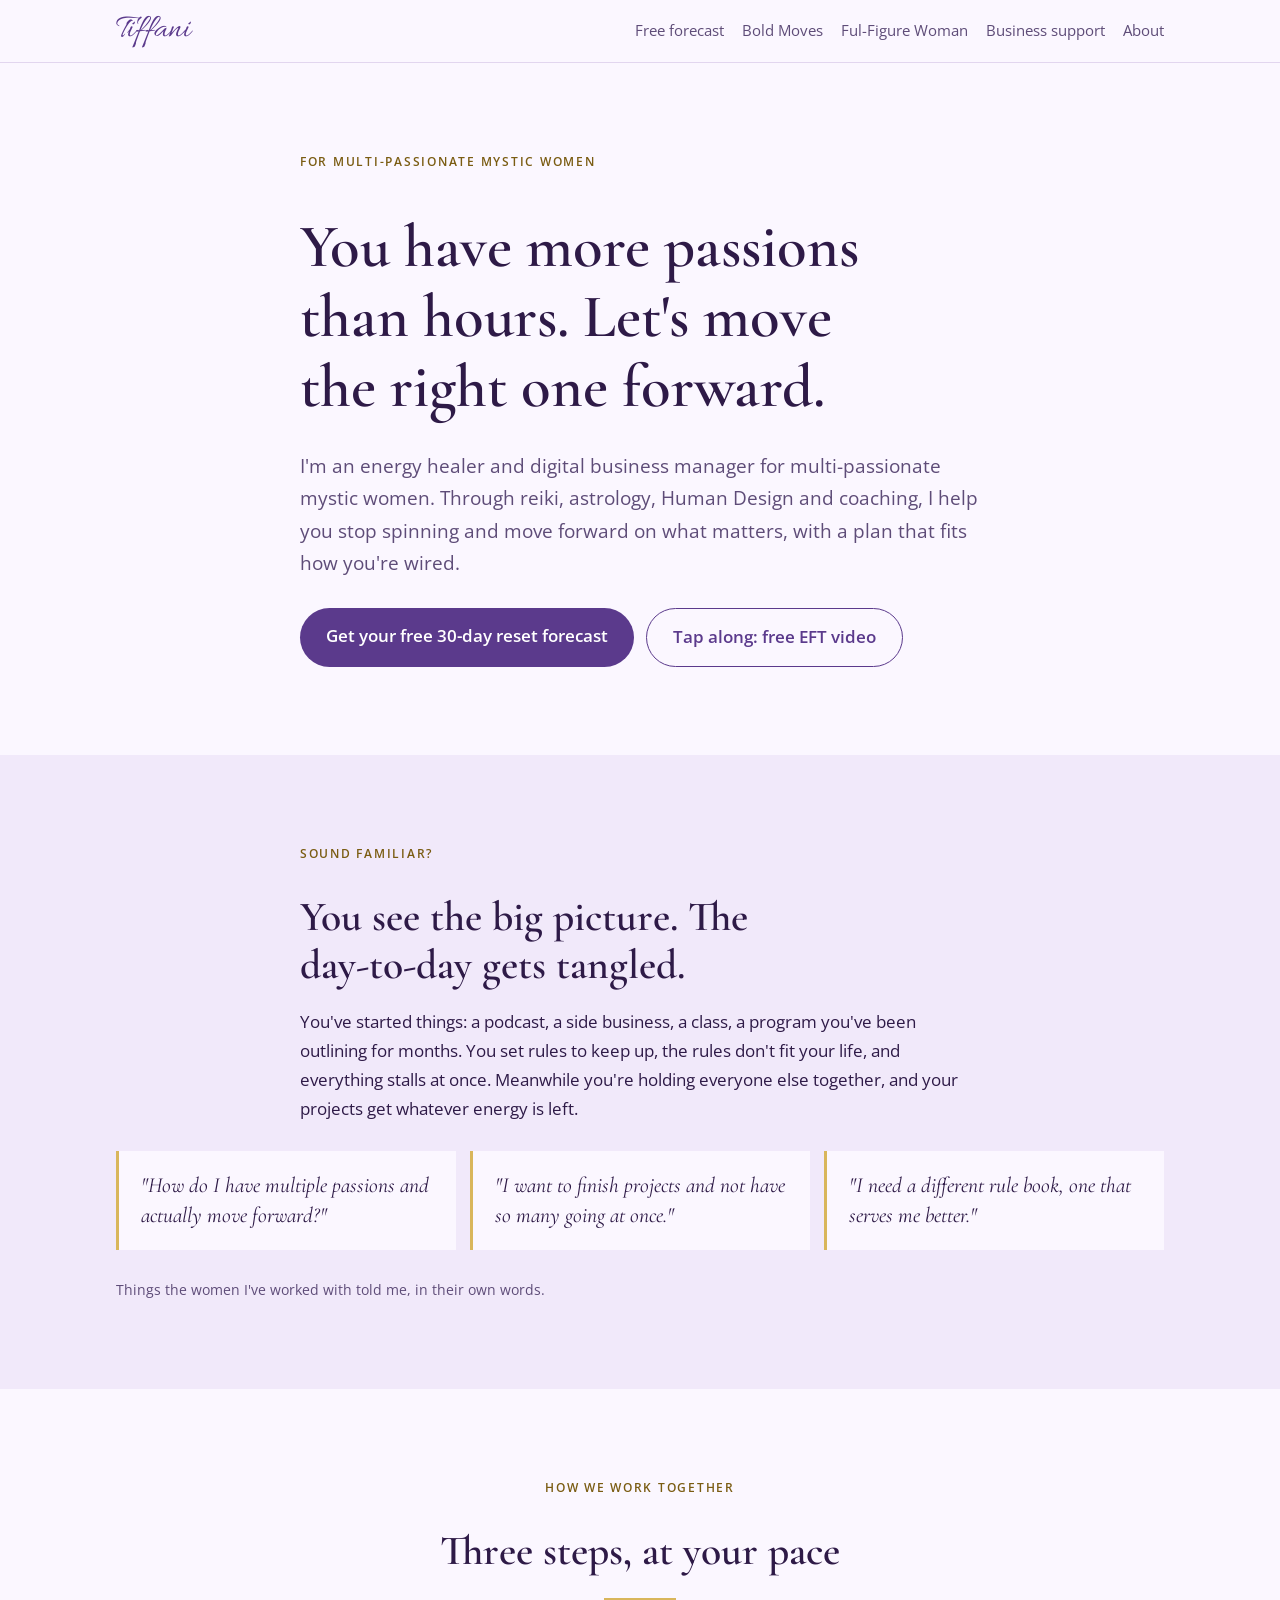
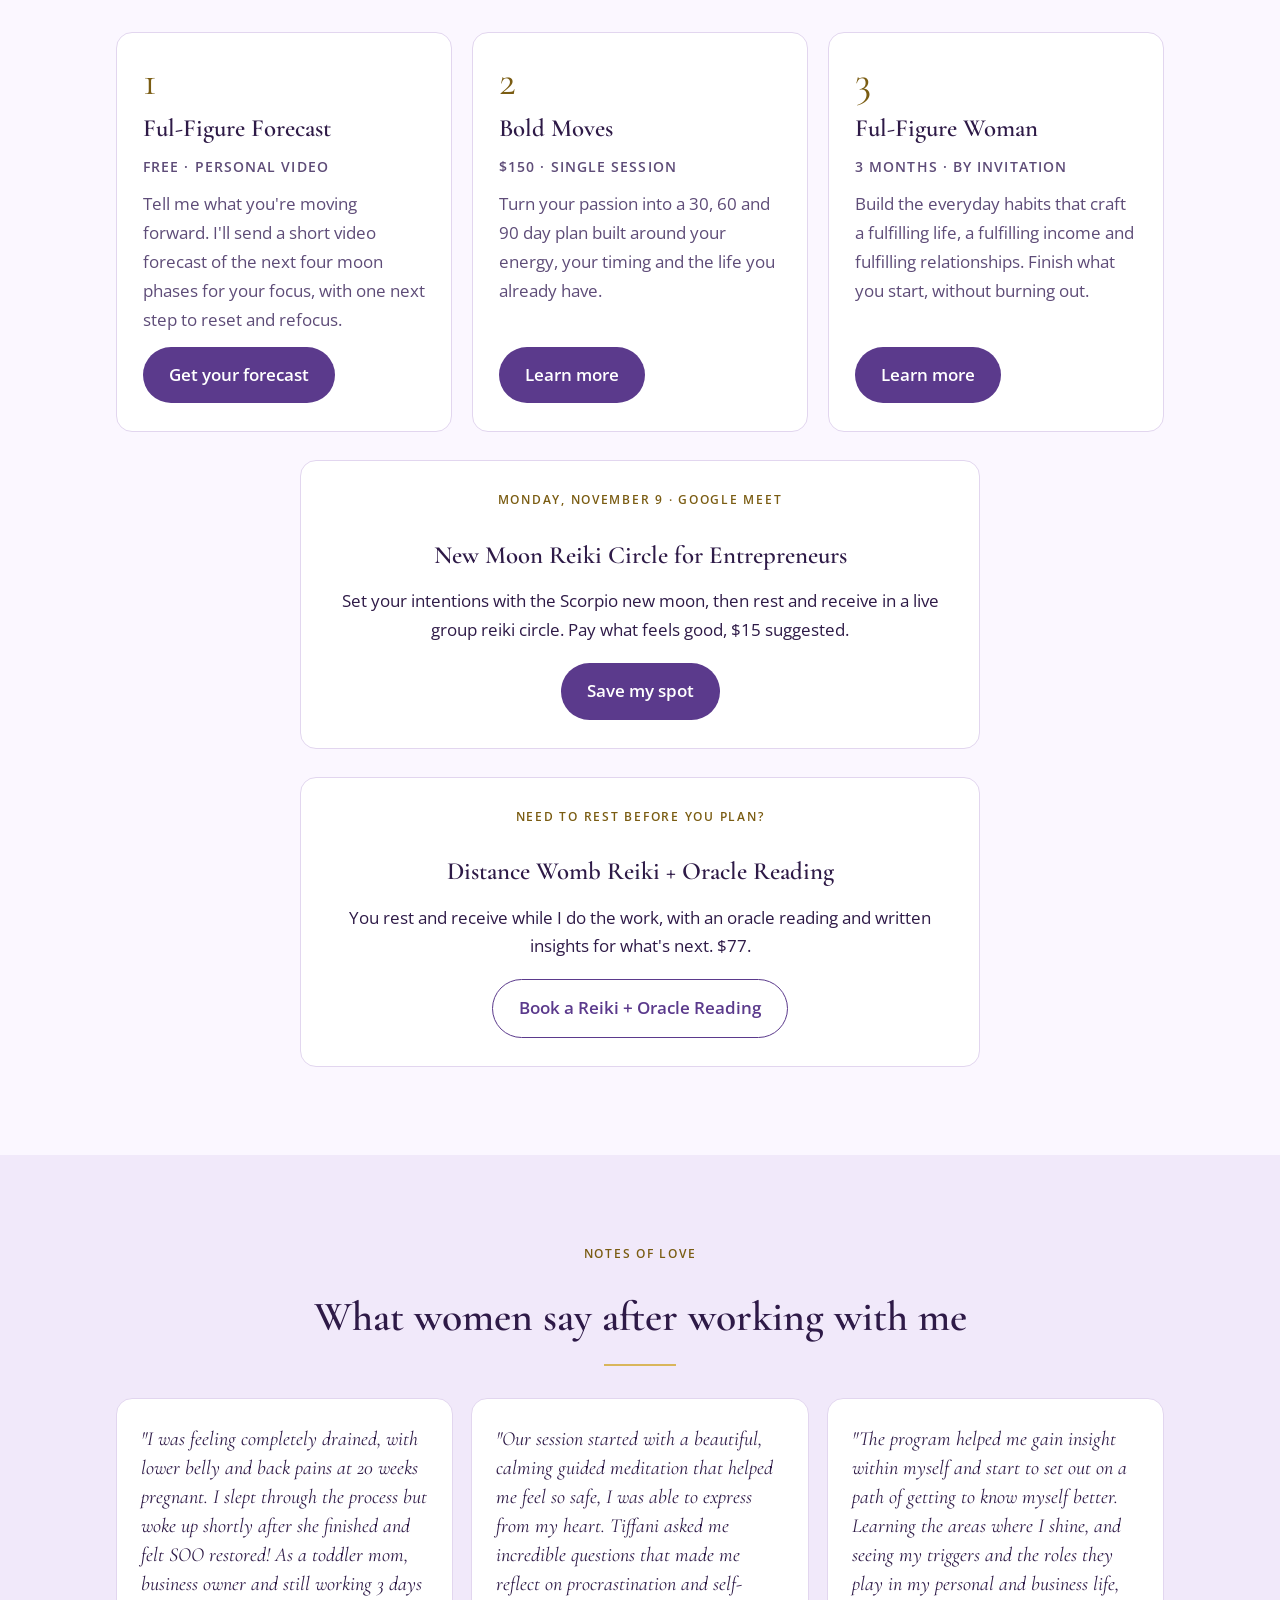
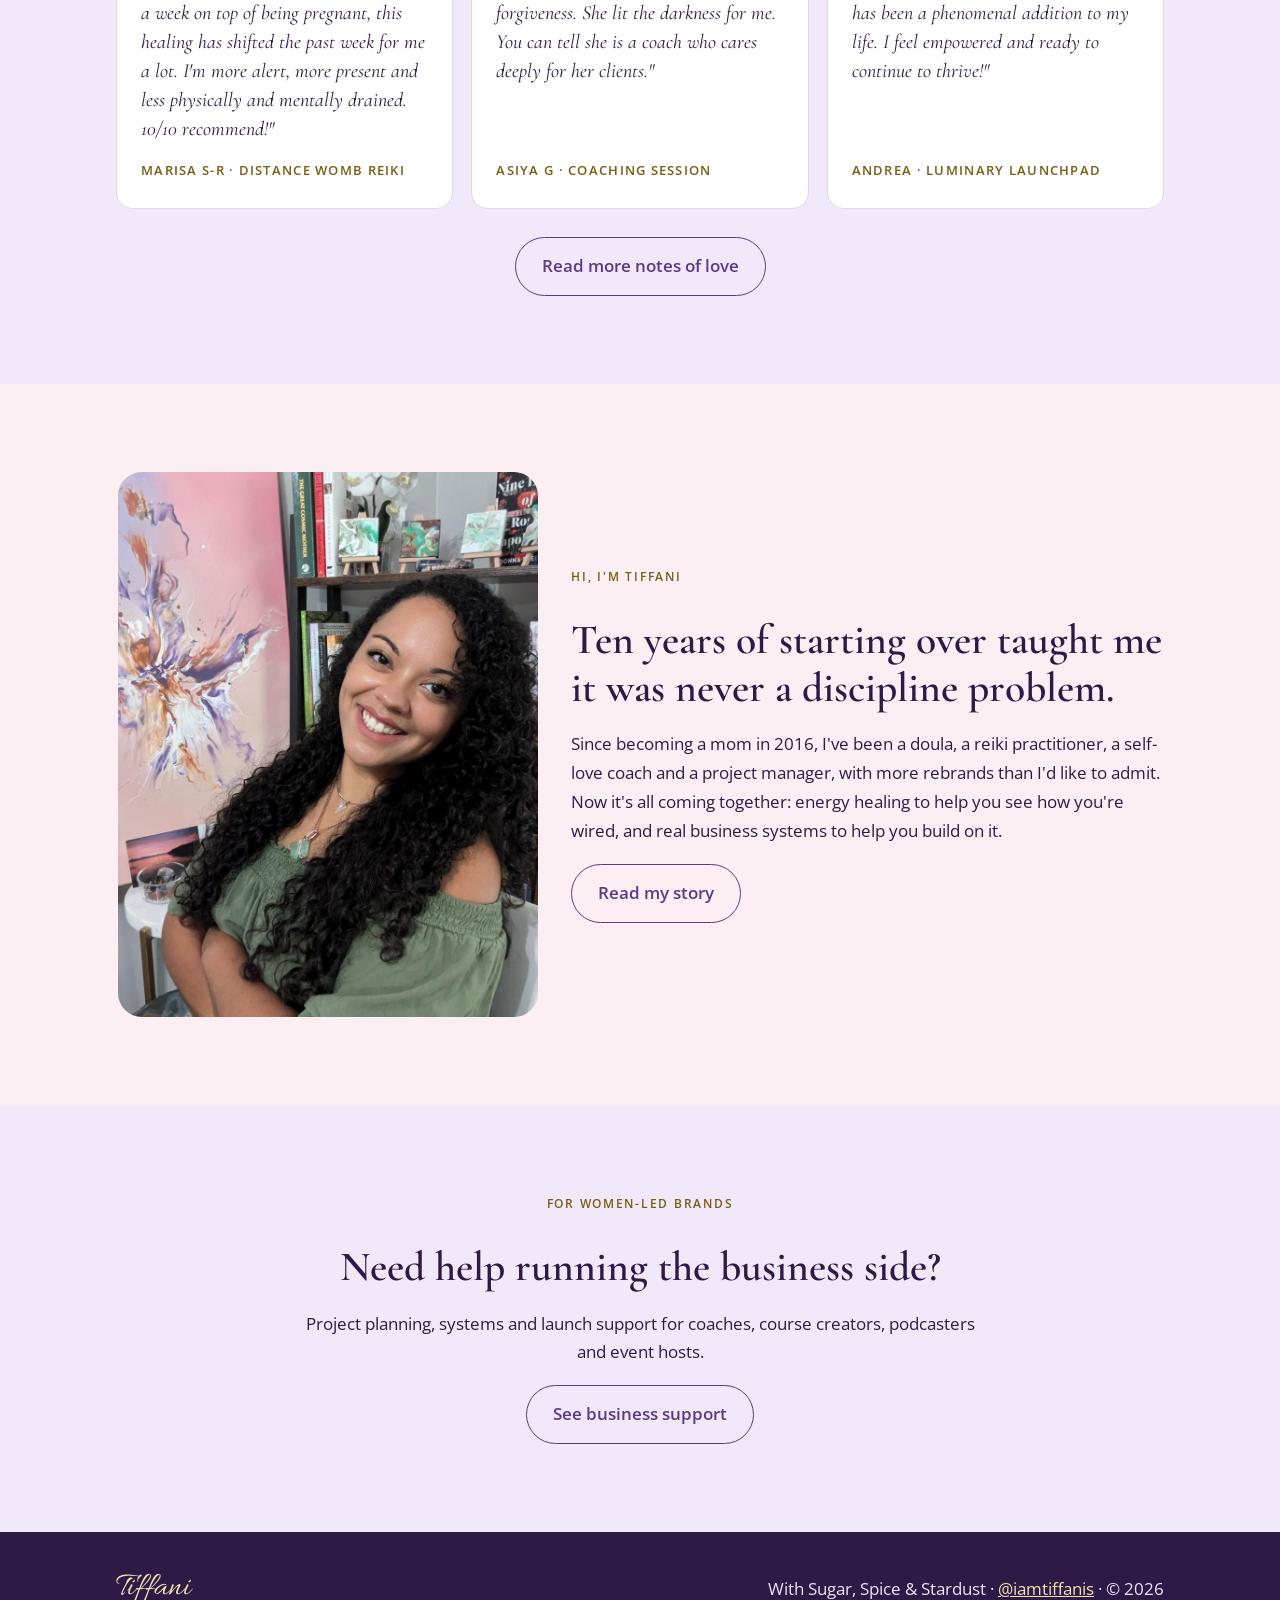
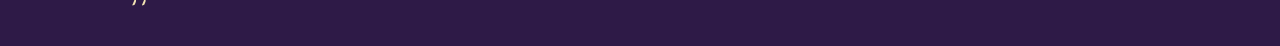
==== commit 1da2bd81: "Remove free guide section from homepage for now Co-Authored-By: Claude Opus 5.5 <noreply@anthropic.c" ====
--- a/index.html
+++ b/index.html
@@ -150,17 +150,6 @@
       </div>
     </div>
   </section>
-
-  <section class="band sage">
-    <div class="wrap">
-      <div class="narrow stack center">
-        <p class="eyebrow">Not ready for a call?</p>
-        <h2>Start with the free guide</h2>
-        <p class="lede">It's Not a Discipline Problem: 5 Shifts to Finish What You Start</p>
-        <div class="actions"><a class="btn" data-link="guide" href="#">Get the free guide</a></div>
-      </div>
-    </div>
-  </section>
 </main>
 
 <footer class="site-footer">
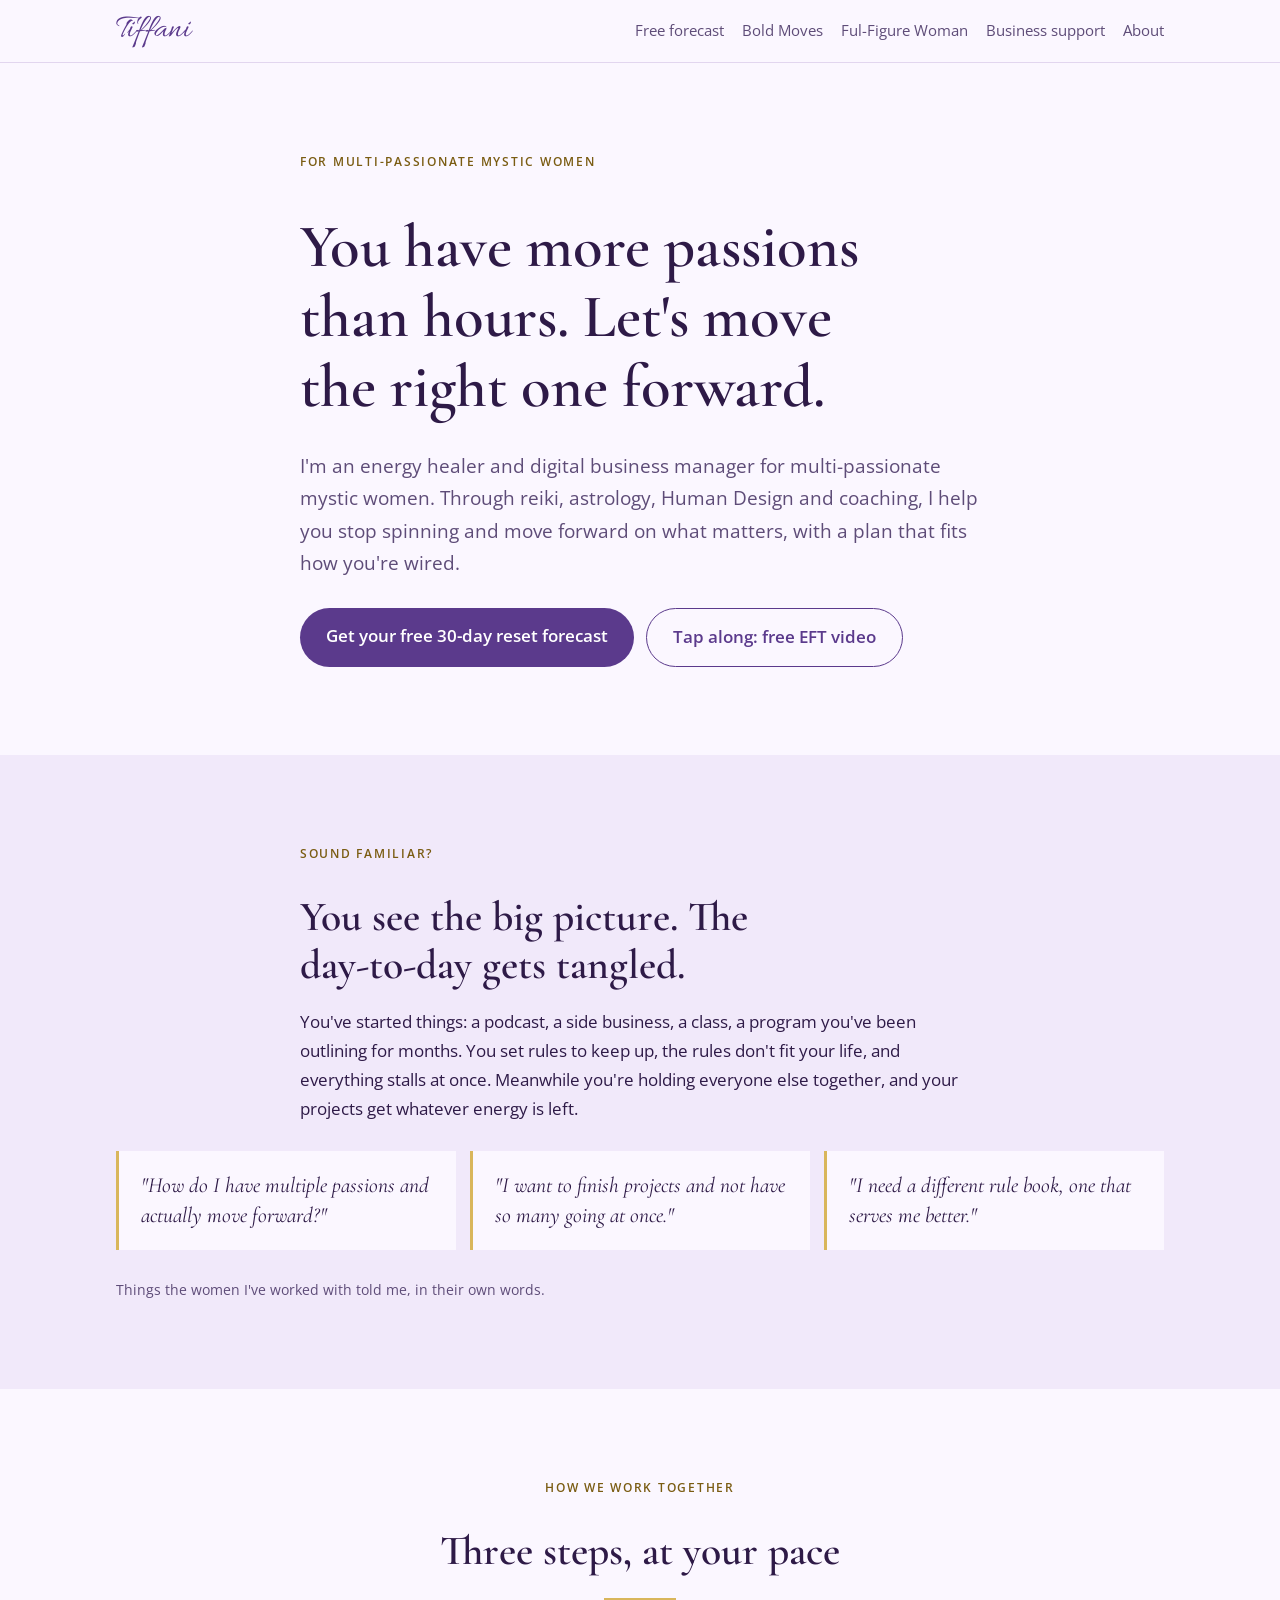
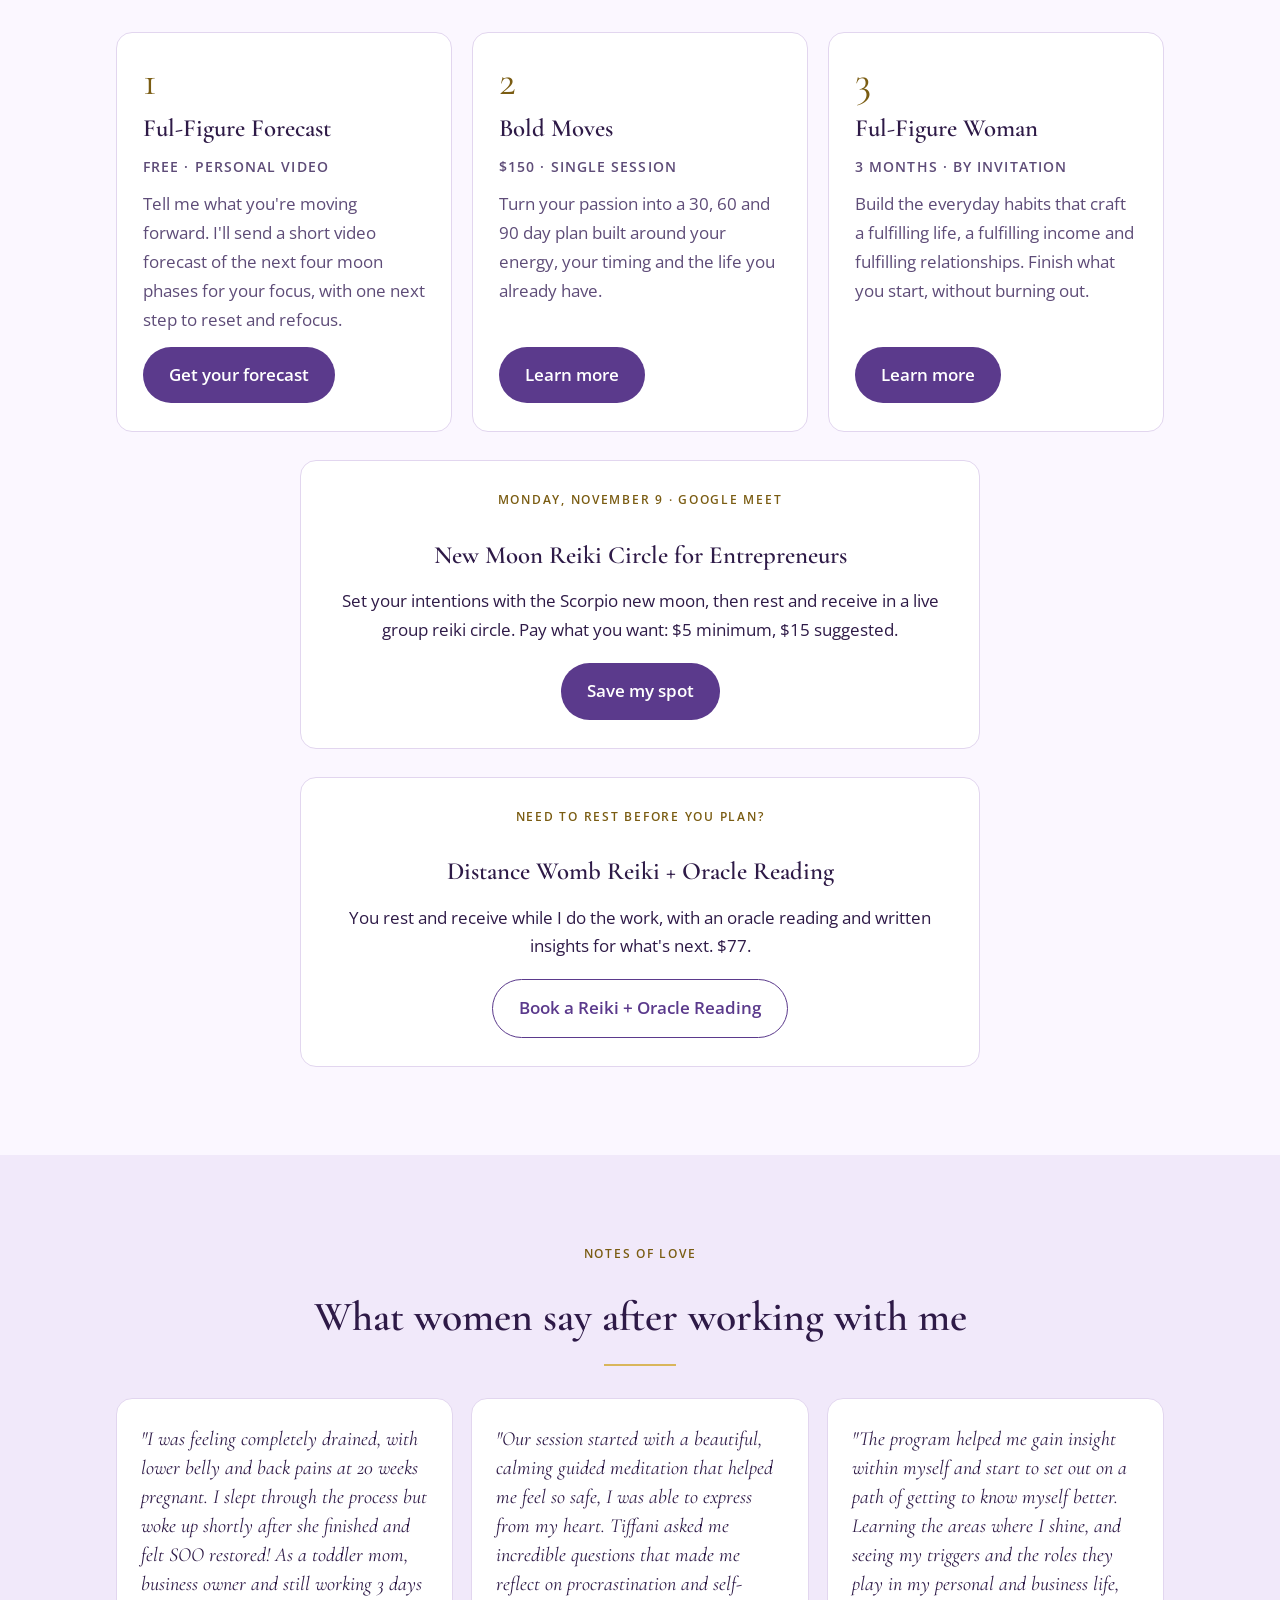
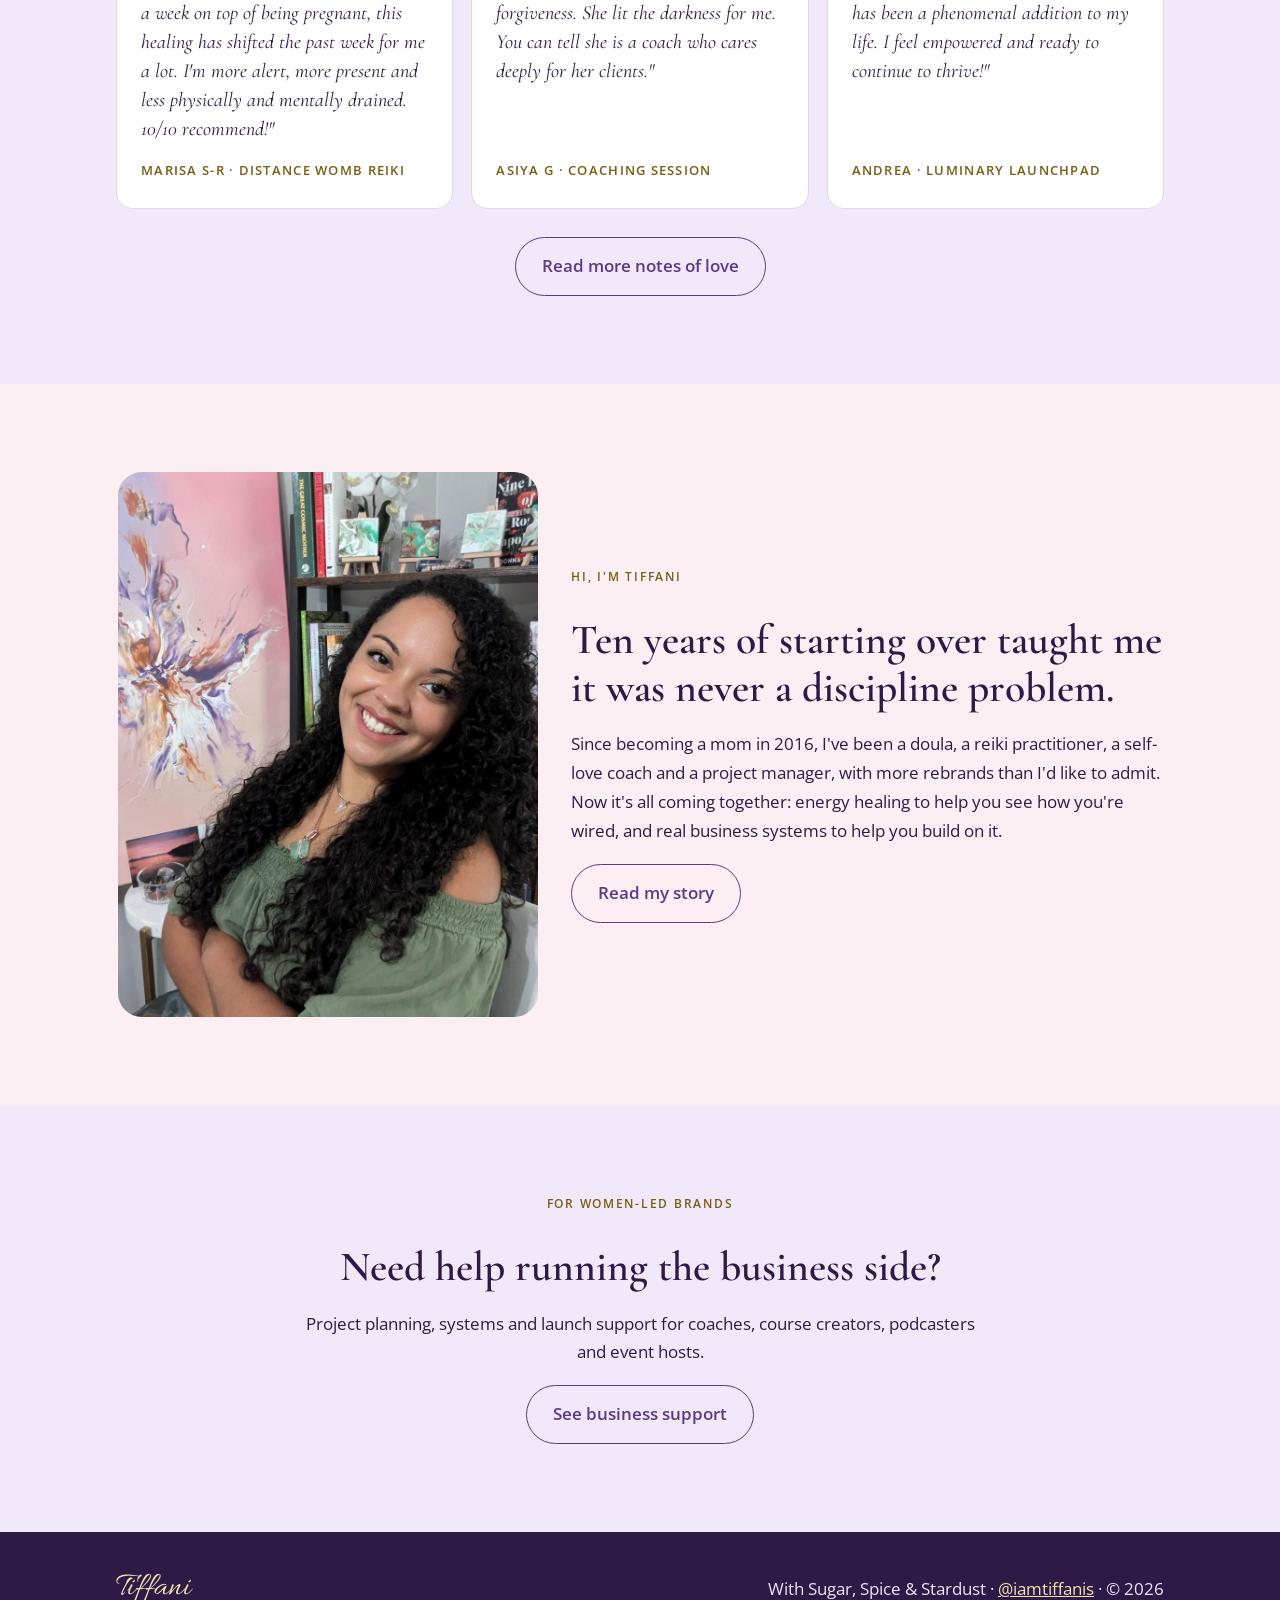
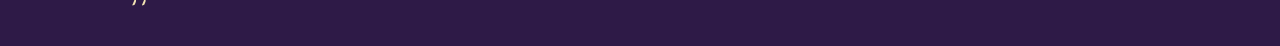
==== commit 77679ca7: "Use pay-what-you-want wording for reiki circle pricing Co-Authored-By: Claude Opus 5.5 <noreply@anth" ====
--- a/index.html
+++ b/index.html
@@ -91,7 +91,7 @@
       <div class="card stack center narrow">
         <p class="eyebrow">Monday, November 9 · Google Meet</p>
         <h3>New Moon Reiki Circle for Entrepreneurs</h3>
-        <p>Set your intentions with the Scorpio new moon, then rest and receive in a live group reiki circle. Pay what feels good, $15 suggested.</p>
+        <p>Set your intentions with the Scorpio new moon, then rest and receive in a live group reiki circle. Pay what you want: $5 minimum, $15 suggested.</p>
         <div class="actions"><a class="btn" href="reiki-circle.html">Save my spot</a></div>
       </div>
       <div class="card stack center narrow">
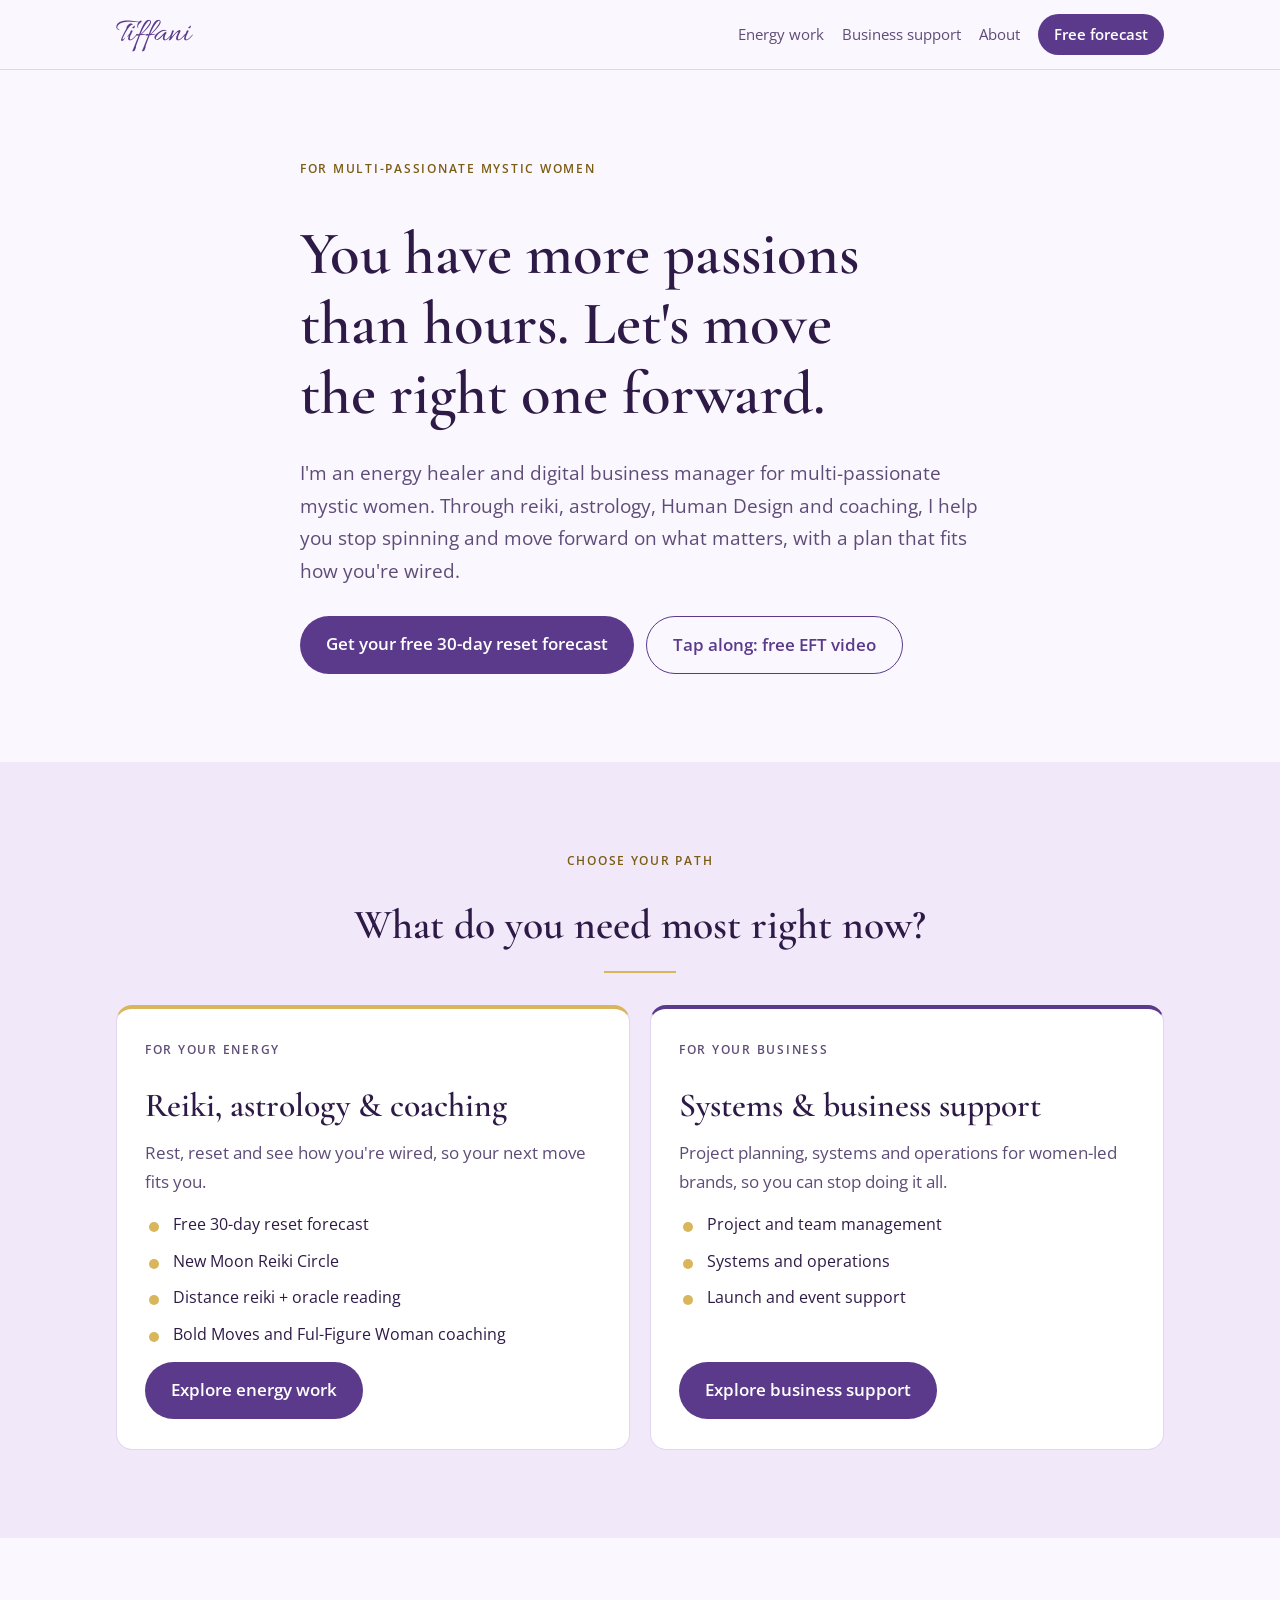
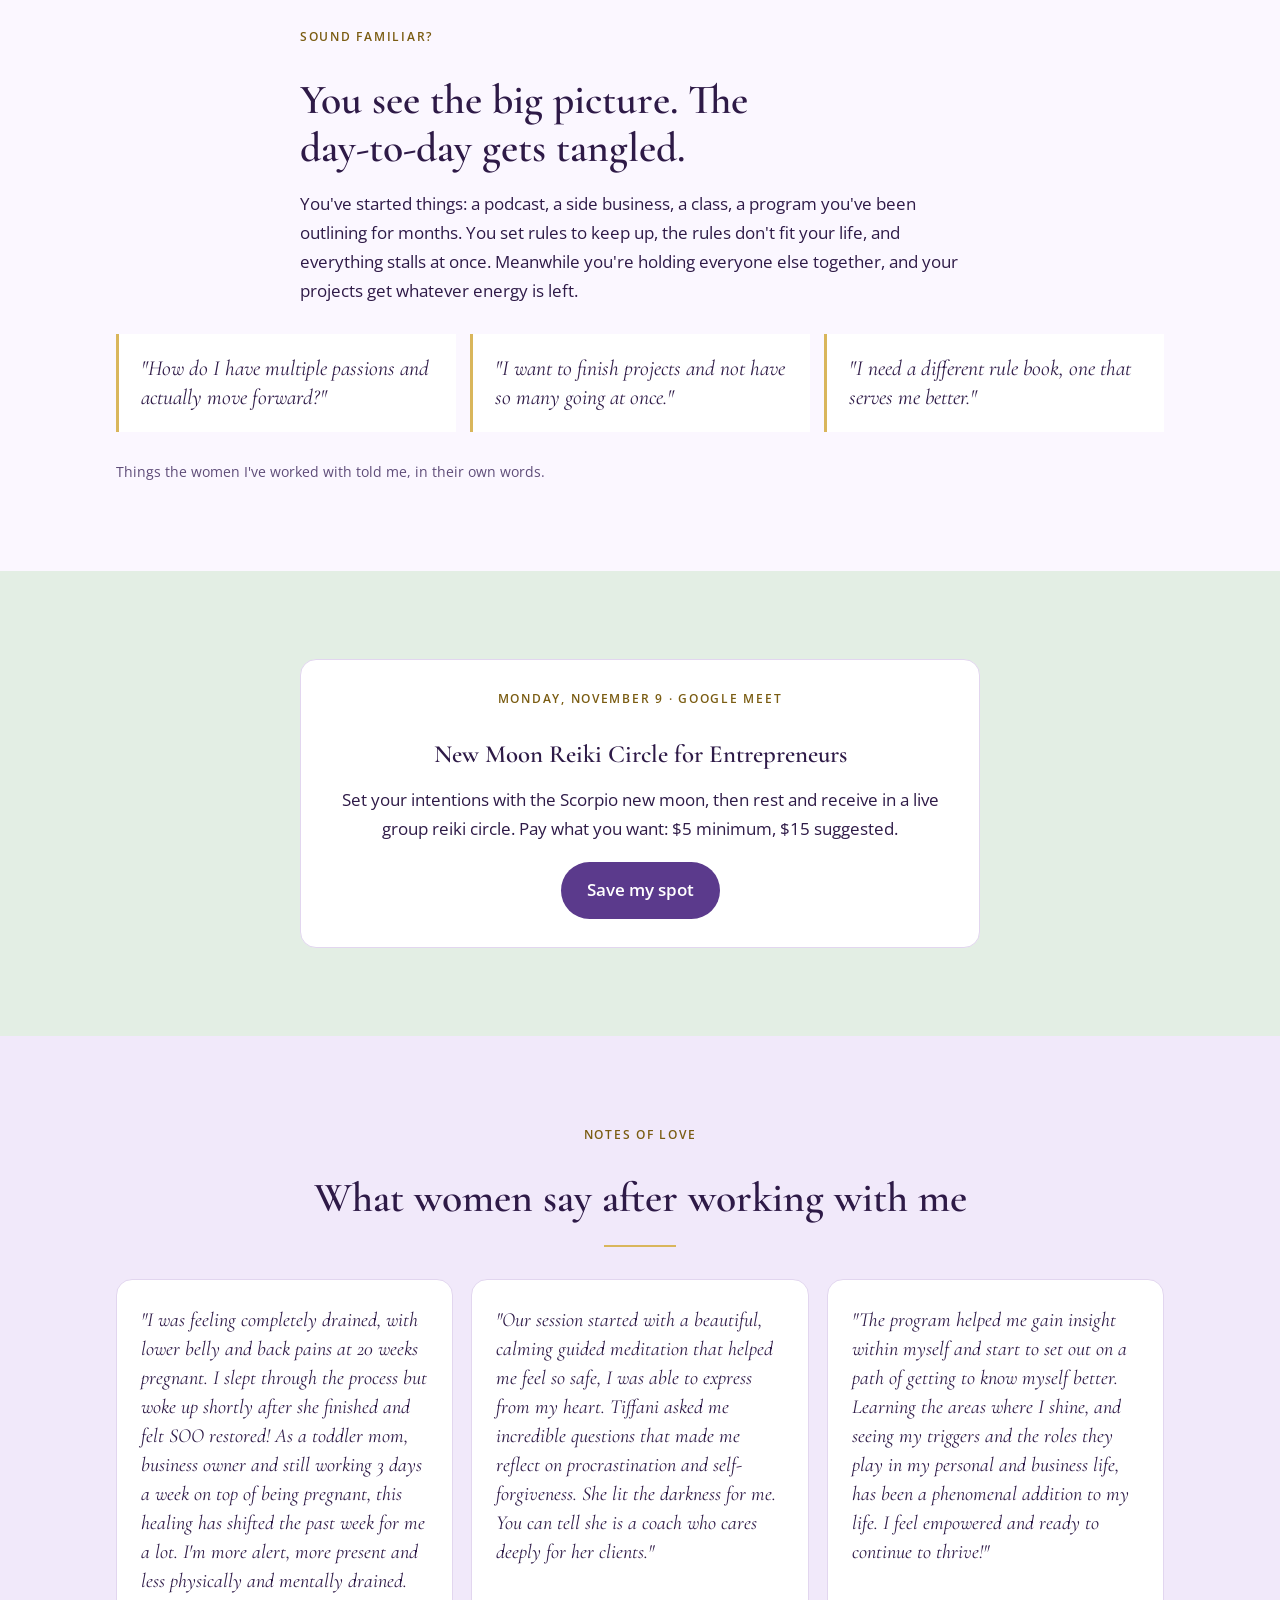
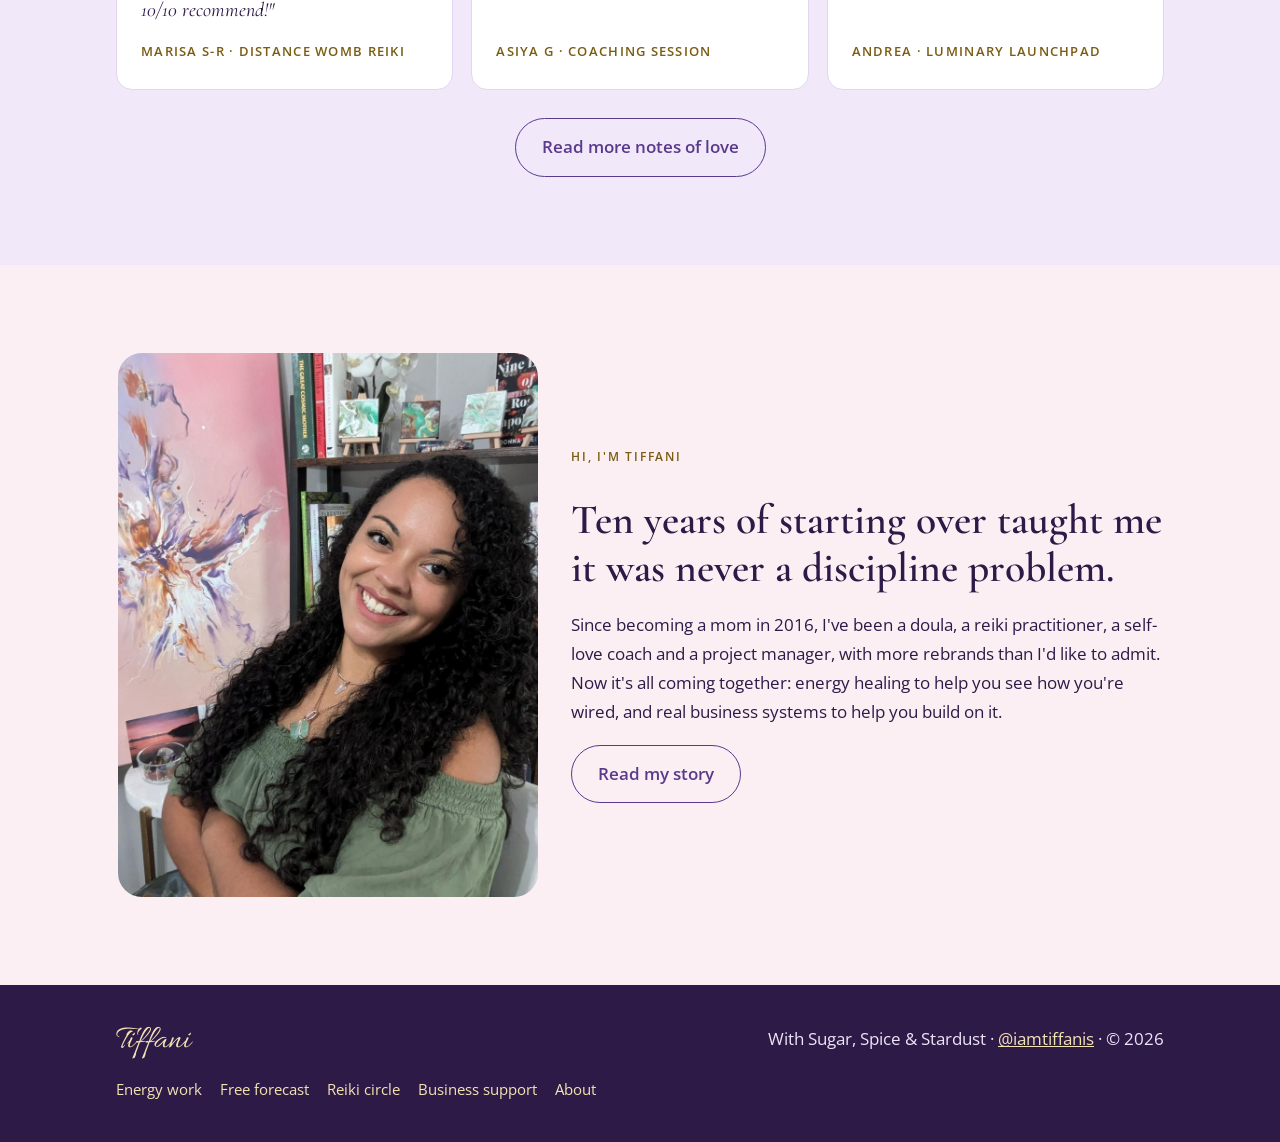
==== commit ce6941f4: "Restructure site into Energy work and Business support paths Add energy.html hub, two-door homepage," ====
--- a/index.html
+++ b/index.html
@@ -3,13 +3,28 @@
 <head>
 <meta charset="utf-8">
 <meta name="viewport" content="width=device-width, initial-scale=1, viewport-fit=cover">
-<title>Tiffani Scott Coaching</title>
+<title>Tiffani Scott | Reiki, Astrology & Business Support</title>
 <meta name="claude:viewport-fit-sides" content="cover">
-<meta name="description" content="Coaching for multi-passionate women who want to stop spinning and move forward on what matters, with a plan that fits how they're wired.">
+<meta name="description" content="Energy healer and digital business manager for multi-passionate women. Reiki, astrology, Human Design and coaching, plus systems that help you finish what you start.">
 <link rel="preconnect" href="https://fonts.googleapis.com">
 <link rel="preconnect" href="https://fonts.gstatic.com" crossorigin>
 <link rel="stylesheet" href="https://fonts.googleapis.com/css2?family=Allura&family=Cormorant+Garamond:ital,wght@0,500;0,600;1,500&family=Open+Sans:wght@400;600&display=swap">
-<link rel="stylesheet" href="styles.css">
+<link rel="stylesheet" href="styles.css?v=2">
+<!-- seo -->
+<link rel="canonical" href="https://iamtiffanis.github.io/Iamtiffanis/">
+<link rel="icon" href="favicon.svg" type="image/svg+xml">
+<meta property="og:type" content="website">
+<meta property="og:site_name" content="Tiffani Scott">
+<meta property="og:title" content="Tiffani Scott | Reiki, Astrology & Business Support">
+<meta property="og:description" content="Energy healer and digital business manager for multi-passionate women. Reiki, astrology, Human Design and coaching, plus systems that help you finish what you start.">
+<meta property="og:url" content="https://iamtiffanis.github.io/Iamtiffanis/">
+<meta property="og:image" content="https://iamtiffanis.github.io/Iamtiffanis/og-image.jpg">
+<meta property="og:image:width" content="1200">
+<meta property="og:image:height" content="630">
+<meta property="og:image:alt" content="Tiffani Scott, reiki, astrology and business support">
+<meta name="twitter:card" content="summary_large_image">
+<script type="application/ld+json">{"@context": "https://schema.org", "@graph": [{"@type": "Person", "@id": "https://iamtiffanis.github.io/Iamtiffanis/#tiffani", "name": "Tiffani Scott", "url": "https://iamtiffanis.github.io/Iamtiffanis/", "image": "https://iamtiffanis.github.io/Iamtiffanis/tiffani.jpg", "jobTitle": "Energy Healer and Online Business Manager", "sameAs": ["https://www.instagram.com/iamtiffanis"], "knowsAbout": ["Reiki", "Womb Reiki", "Astrology", "Human Design", "Self-love coaching", "Project management", "Digital business management", "Online business management"]}, {"@type": "ProfessionalService", "name": "Tiffani Scott", "url": "https://iamtiffanis.github.io/Iamtiffanis/", "image": "https://iamtiffanis.github.io/Iamtiffanis/og-image.jpg", "founder": {"@id": "https://iamtiffanis.github.io/Iamtiffanis/#tiffani"}, "description": "Energy healer and digital business manager for multi-passionate women. Reiki, astrology, Human Design and coaching, plus systems that help you finish what you start.", "areaServed": "Online", "serviceType": ["Distance reiki", "Coaching", "Digital business management", "Online business management"]}]}</script>
+<!-- /seo -->
 </head>
 <body>
 
@@ -17,11 +32,10 @@
   <div class="wrap">
     <a class="logo" href="index.html">Tiffani</a>
     <nav class="nav" aria-label="Main">
-      <a href="forecast.html">Free forecast</a>
-      <a href="bold-moves.html">Bold Moves</a>
-      <a href="ful-figure-woman.html">Ful-Figure Woman</a>
+      <a href="energy.html">Energy work</a>
       <a href="business-support.html">Business support</a>
       <a href="about.html">About</a>
+      <a class="nav-cta" href="forecast.html">Free forecast</a>
     </nav>
   </div>
 </header>
@@ -40,8 +54,41 @@
       </div>
     </div>
   </section>
-
-  <section class="band lilac">
+  <section class="band lilac" id="start">
+    <div class="wrap stack-lg">
+      <div class="narrow stack center">
+        <p class="eyebrow">Choose your path</p>
+        <h2>What do you need most right now?</h2>
+        <hr class="rule">
+      </div>
+      <div class="doors">
+        <article class="door energy">
+          <p class="eyebrow">For your energy</p>
+          <h2>Reiki, astrology &amp; coaching</h2>
+          <p>Rest, reset and see how you're wired, so your next move fits you.</p>
+          <ul class="checks">
+            <li>Free 30-day reset forecast</li>
+            <li>New Moon Reiki Circle</li>
+            <li>Distance reiki + oracle reading</li>
+            <li>Bold Moves and Ful-Figure Woman coaching</li>
+          </ul>
+          <a class="btn" href="energy.html">Explore energy work</a>
+        </article>
+        <article class="door biz">
+          <p class="eyebrow">For your business</p>
+          <h2>Systems &amp; business support</h2>
+          <p>Project planning, systems and operations for women-led brands, so you can stop doing it all.</p>
+          <ul class="checks">
+            <li>Project and team management</li>
+            <li>Systems and operations</li>
+            <li>Launch and event support</li>
+          </ul>
+          <a class="btn" href="business-support.html">Explore business support</a>
+        </article>
+      </div>
+    </div>
+  </section>
+  <section class="band">
     <div class="wrap stack-lg">
       <div class="narrow stack">
         <p class="eyebrow">Sound familiar?</p>
@@ -56,53 +103,14 @@
       <p class="note">Things the women I've worked with told me, in their own words.</p>
     </div>
   </section>
-
-  <section class="band" id="path">
-    <div class="wrap stack-lg">
-      <div class="narrow stack center">
-        <p class="eyebrow">How we work together</p>
-        <h2>Three steps, at your pace</h2>
-        <hr class="rule">
-      </div>
-      <div class="path">
-        <article class="step">
-          <span class="num">1</span>
-          <h3>Ful-Figure Forecast</h3>
-          <span class="price">Free · personal video</span>
-          <p>Tell me what you're moving forward. I'll send a short video forecast of the next four moon phases for your focus, with one next step to reset and refocus.</p>
-          <a class="btn" href="forecast.html">Get your forecast</a>
-        </article>
-        <article class="step">
-          <span class="num">2</span>
-          <h3>Bold Moves</h3>
-          <span class="price">$150 · single session</span>
-          <p>Turn your passion into a 30, 60 and 90 day plan built around your energy, your timing and the life you already have.</p>
-          <a class="btn" href="bold-moves.html">Learn more</a>
-        </article>
-        <article class="step">
-          <span class="num">3</span>
-          <h3>Ful-Figure Woman</h3>
-          <span class="price">3 months · by invitation</span>
-          <p>Build the everyday habits that craft a fulfilling life, a fulfilling income and fulfilling relationships. Finish what you start, without burning out.</p>
-          <a class="btn" href="ful-figure-woman.html">Learn more</a>
-        </article>
-
-      </div>
-      <div class="card stack center narrow">
-        <p class="eyebrow">Monday, November 9 · Google Meet</p>
-        <h3>New Moon Reiki Circle for Entrepreneurs</h3>
-        <p>Set your intentions with the Scorpio new moon, then rest and receive in a live group reiki circle. Pay what you want: $5 minimum, $15 suggested.</p>
-        <div class="actions"><a class="btn" href="reiki-circle.html">Save my spot</a></div>
-      </div>
-      <div class="card stack center narrow">
-        <p class="eyebrow">Need to rest before you plan?</p>
-        <h3>Distance Womb Reiki + Oracle Reading</h3>
-        <p>You rest and receive while I do the work, with an oracle reading and written insights for what's next. $77.</p>
-        <div class="actions"><a class="btn ghost" data-link="reiki" href="#">Book a Reiki + Oracle Reading</a></div>
-      </div>
-    </div>
+  <section class="band sage" id="circle">
+    <div class="wrap"><div class="card stack center narrow">
+      <p class="eyebrow">Monday, November 9 · Google Meet</p>
+      <h3>New Moon Reiki Circle for Entrepreneurs</h3>
+      <p>Set your intentions with the Scorpio new moon, then rest and receive in a live group reiki circle. Pay what you want: $5 minimum, $15 suggested.</p>
+      <div class="actions"><a class="btn" href="reiki-circle.html">Save my spot</a></div>
+    </div></div>
   </section>
-
   <section class="band lilac" id="love">
     <div class="wrap stack-lg">
       <div class="narrow stack center">
@@ -127,7 +135,6 @@
       <div class="actions" style="justify-content:center"><a class="btn ghost" href="about.html#love">Read more notes of love</a></div>
     </div>
   </section>
-
   <section class="band blush">
     <div class="wrap about">
       <img class="portrait" src="tiffani.jpg" alt="Tiffani smiling in front of a pink and lavender abstract painting and a bookshelf" width="900" height="1167">
@@ -139,22 +146,18 @@
       </div>
     </div>
   </section>
-
-  <section class="band lilac">
-    <div class="wrap">
-      <div class="narrow stack center">
-        <p class="eyebrow">For women-led brands</p>
-        <h2>Need help running the business side?</h2>
-        <p>Project planning, systems and launch support for coaches, course creators, podcasters and event hosts.</p>
-        <div class="actions"><a class="btn ghost" href="business-support.html">See business support</a></div>
-      </div>
-    </div>
-  </section>
 </main>
 
 <footer class="site-footer">
   <div class="wrap">
-    <span class="logo">Tiffani</span>
+    <div class="stack"><span class="logo">Tiffani</span>
+    <nav class="footer-nav" aria-label="Footer">
+      <a href="energy.html">Energy work</a>
+      <a href="forecast.html">Free forecast</a>
+      <a href="reiki-circle.html">Reiki circle</a>
+      <a href="business-support.html">Business support</a>
+      <a href="about.html">About</a>
+    </nav></div>
     <p>With Sugar, Spice &amp; Stardust · <a href="https://www.instagram.com/iamtiffanis" target="_blank" rel="noopener">@iamtiffanis</a> · © <span id="year">2026</span></p>
   </div>
 </footer>
--- a/styles.css
+++ b/styles.css
@@ -144,3 +144,30 @@
   .btn { transition: none; }
   .btn:hover { transform: none; }
 }
+
+/* Nav: two paths + one call to action */
+.nav { align-items: center; }
+.nav a[aria-current="page"] { color: var(--accent); font-weight: 600; }
+.nav a.nav-cta { background: var(--accent); color: var(--on-accent); padding: 8px 16px; border-radius: 999px; font-weight: 600; }
+.nav a.nav-cta:hover, .nav a.nav-cta:focus-visible { background: #4A2E75; color: var(--on-accent); }
+
+/* Two doors on the homepage */
+.doors { display: grid; gap: 20px; grid-template-columns: repeat(auto-fit, minmax(280px, 1fr)); }
+.door { background: #FFFFFF; border: 1px solid var(--edge); border-radius: 16px; padding: 30px 28px; display: flex; flex-direction: column; gap: 14px; min-width: 0; }
+.door h2 { font-size: clamp(1.7rem, 3.4vw, 2.1rem); }
+.door p { color: var(--muted); }
+.door .checks { color: var(--ink); font-size: 0.98rem; }
+.door .btn { margin-top: auto; align-self: flex-start; }
+.door.energy { border-top: 4px solid var(--gold); }
+.door.biz { border-top: 4px solid var(--accent); }
+
+.crumb { font-size: 0.85rem; color: var(--muted); }
+.crumb a { color: var(--muted); }
+
+/* Footer navigation */
+.footer-nav { display: flex; flex-wrap: wrap; gap: 8px 18px; font-size: 0.92rem; }
+.footer-nav a { text-decoration: none; }
+.footer-nav a:hover { text-decoration: underline; }
+.site-footer .wrap { align-items: flex-start; }
+
+.band:not(.lilac) .voice blockquote { background: #FFFFFF; }
